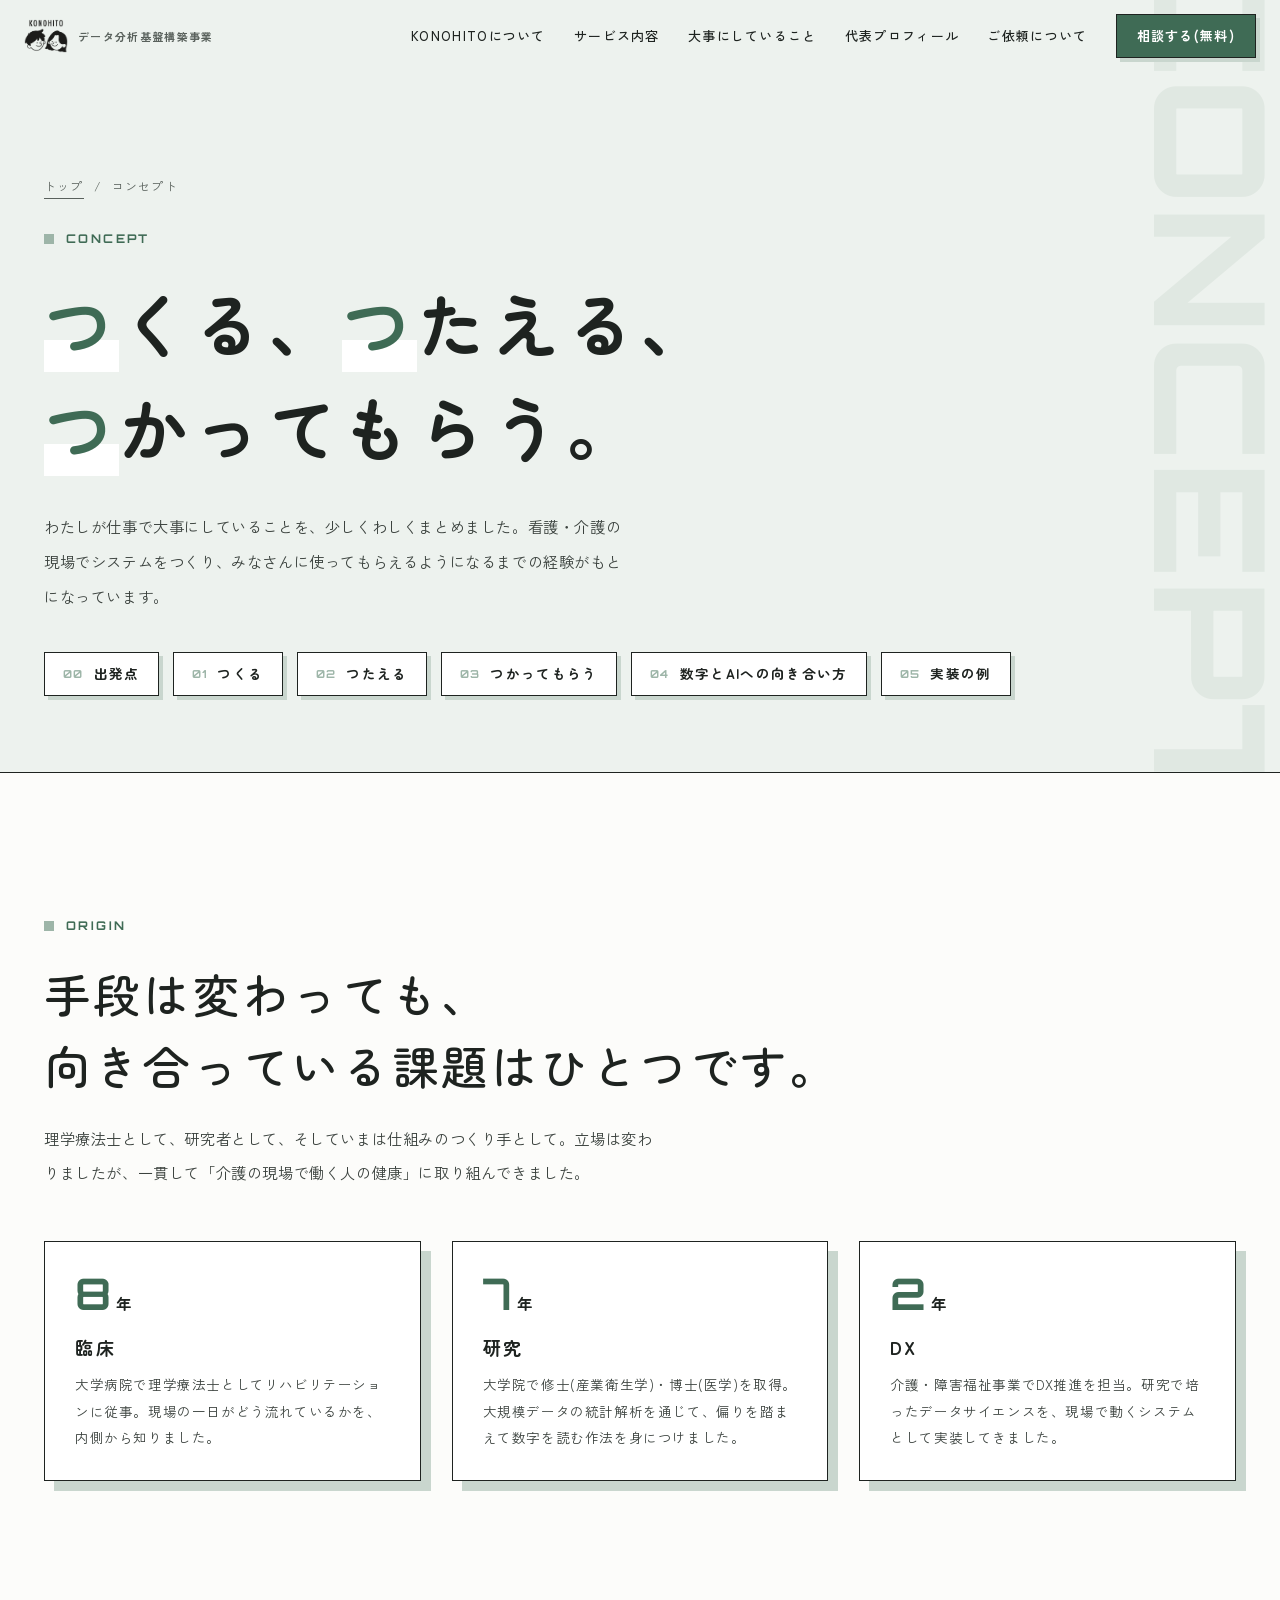
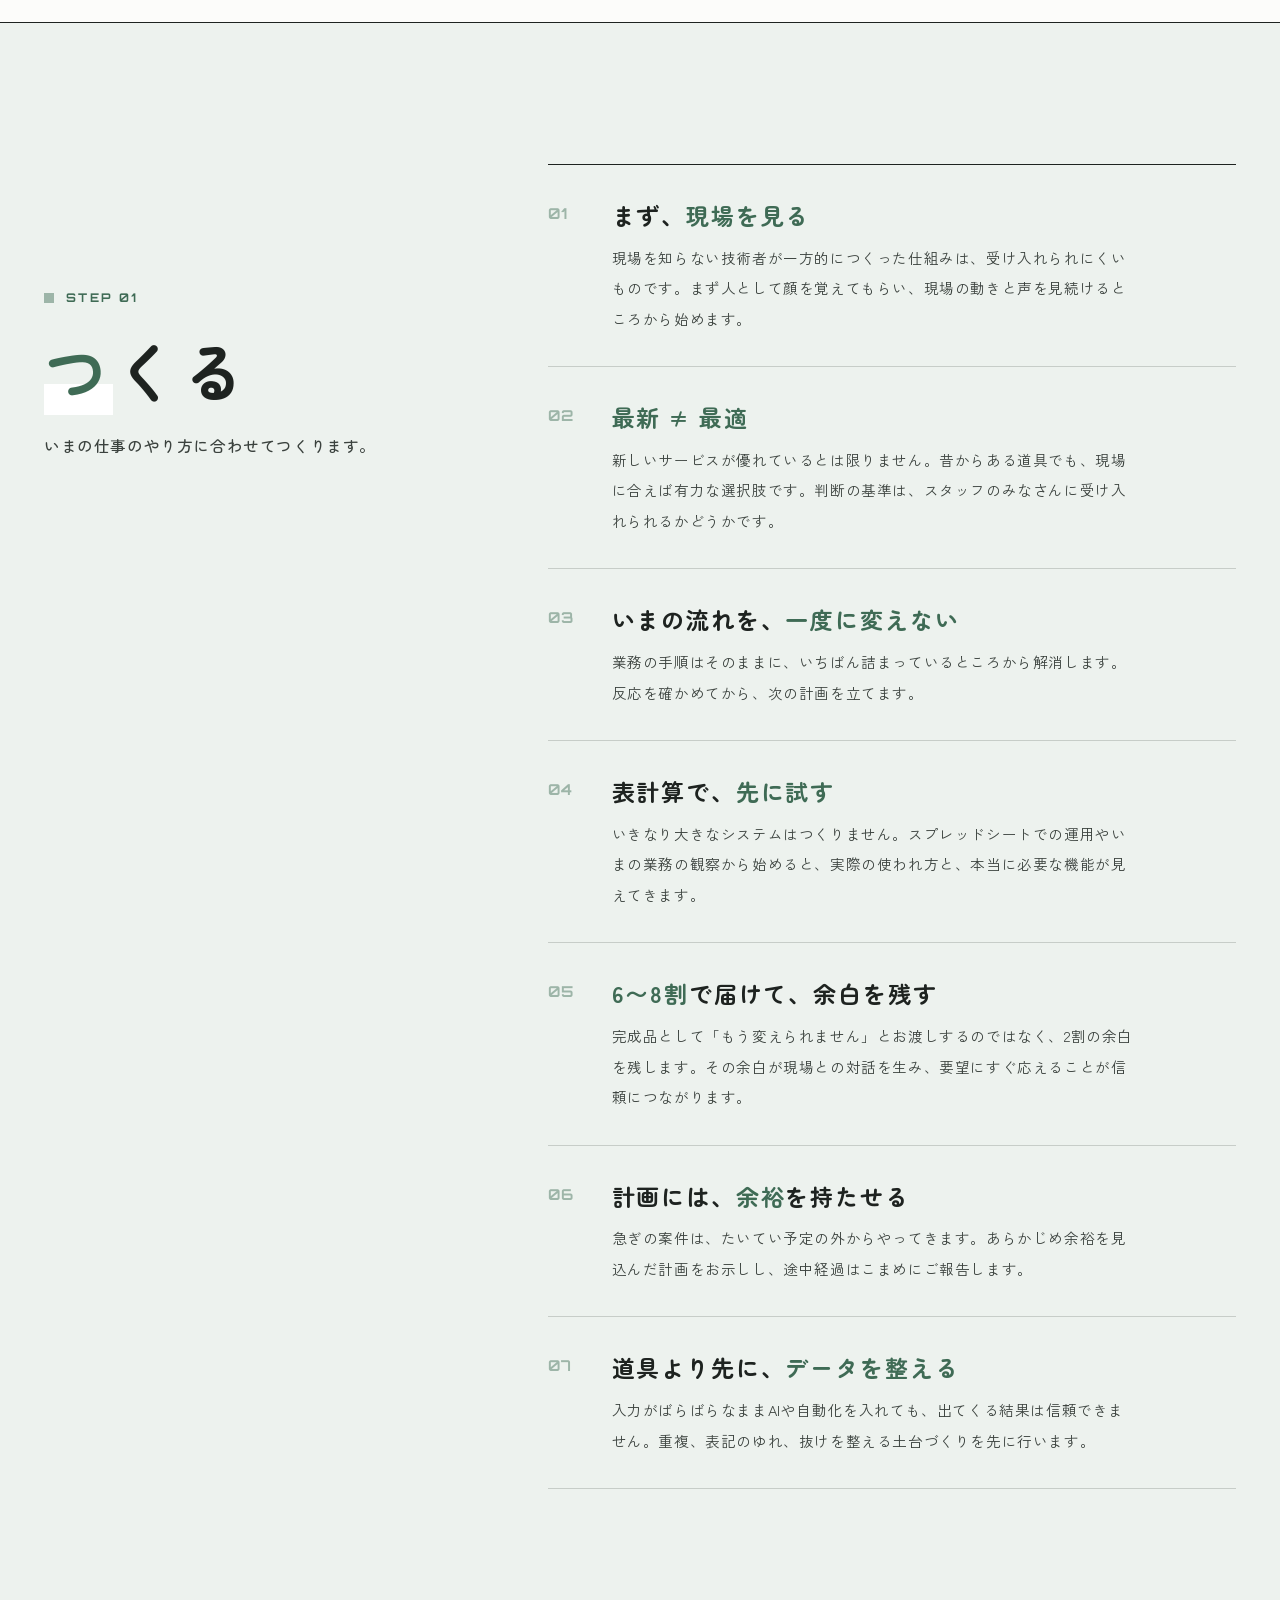
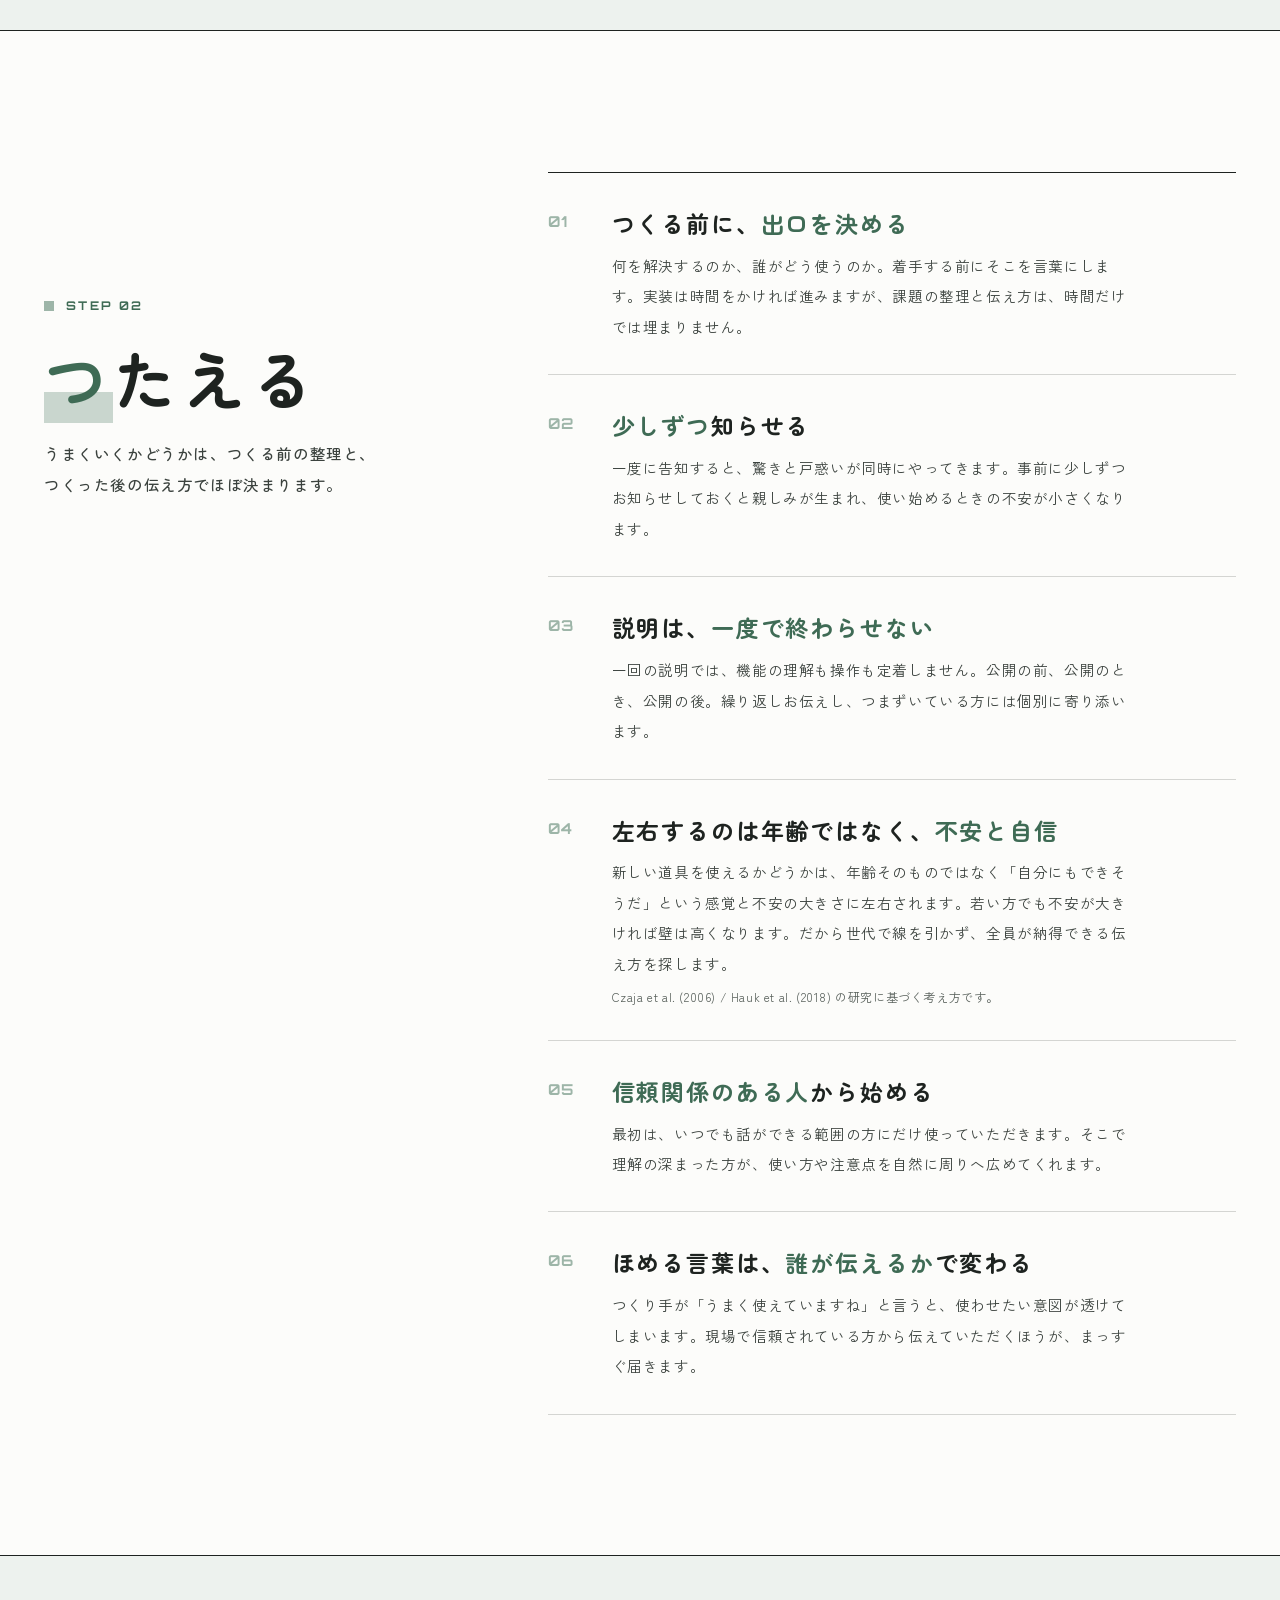
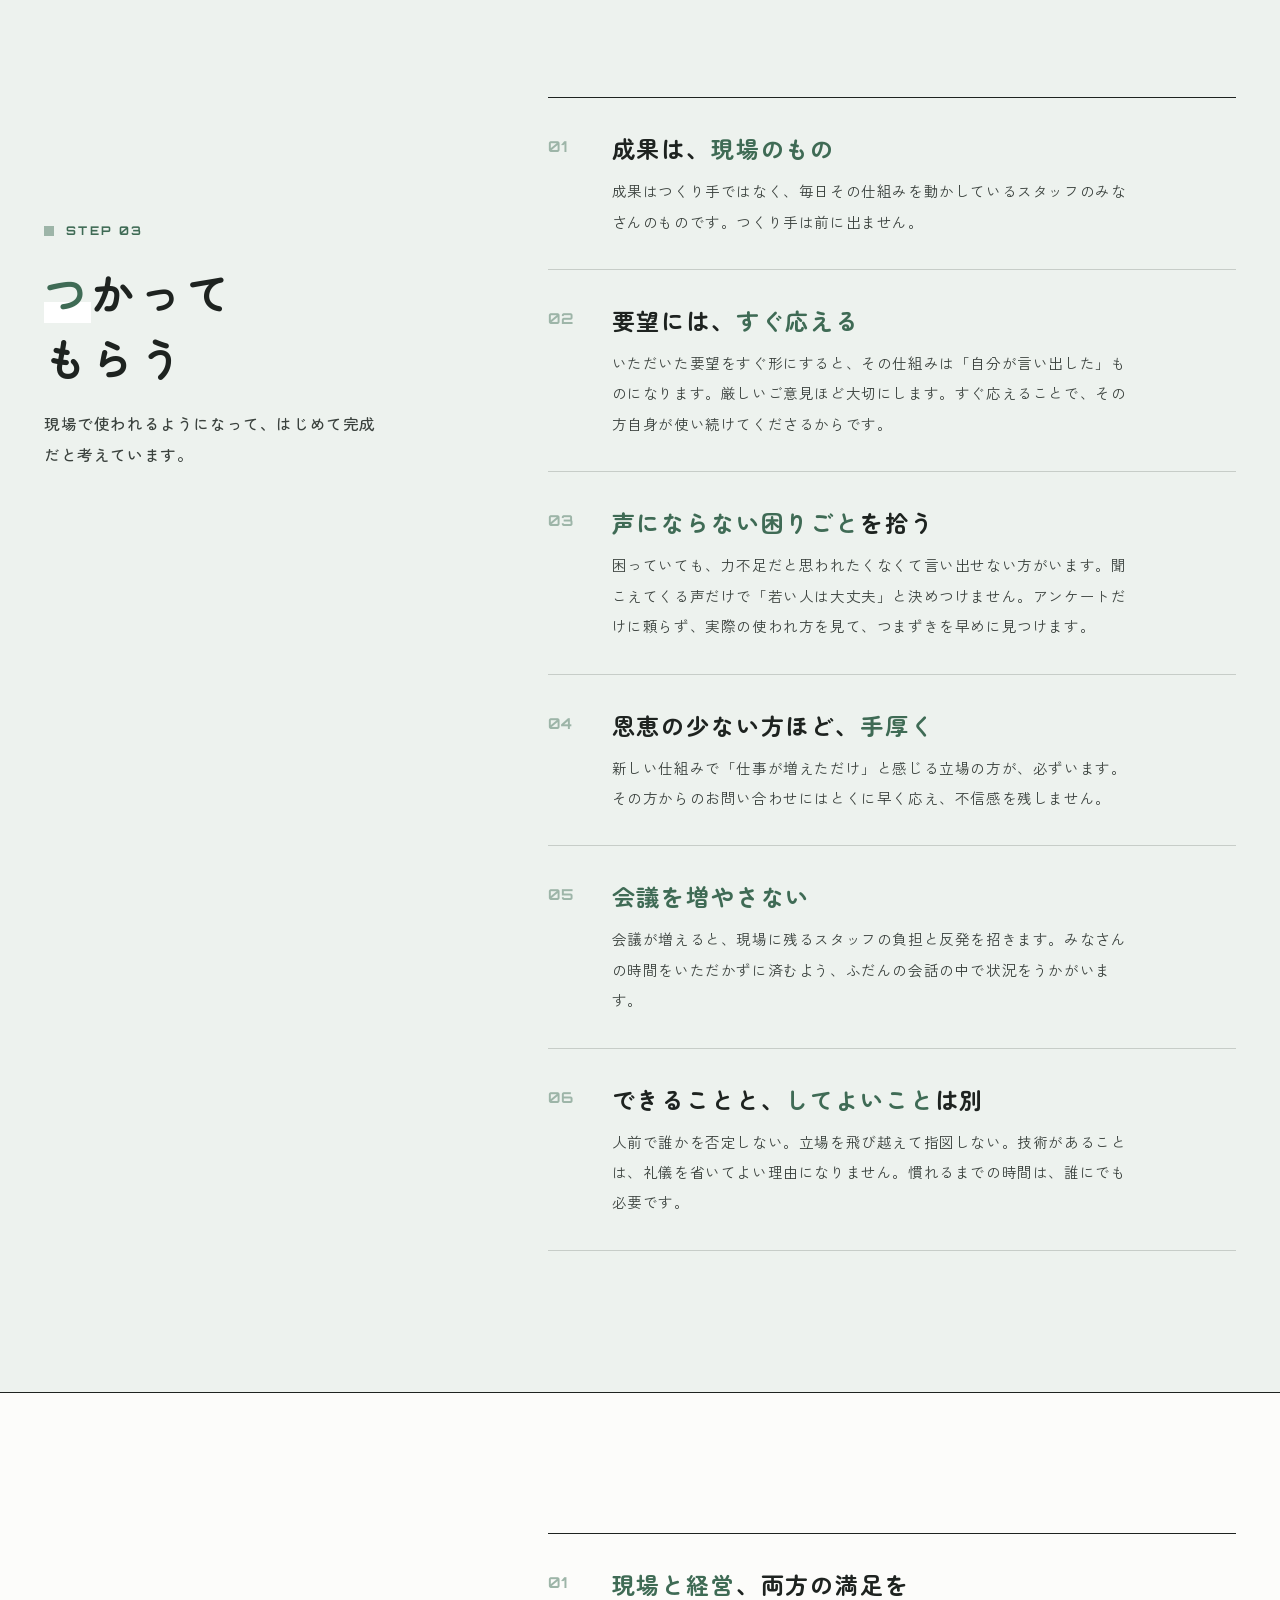
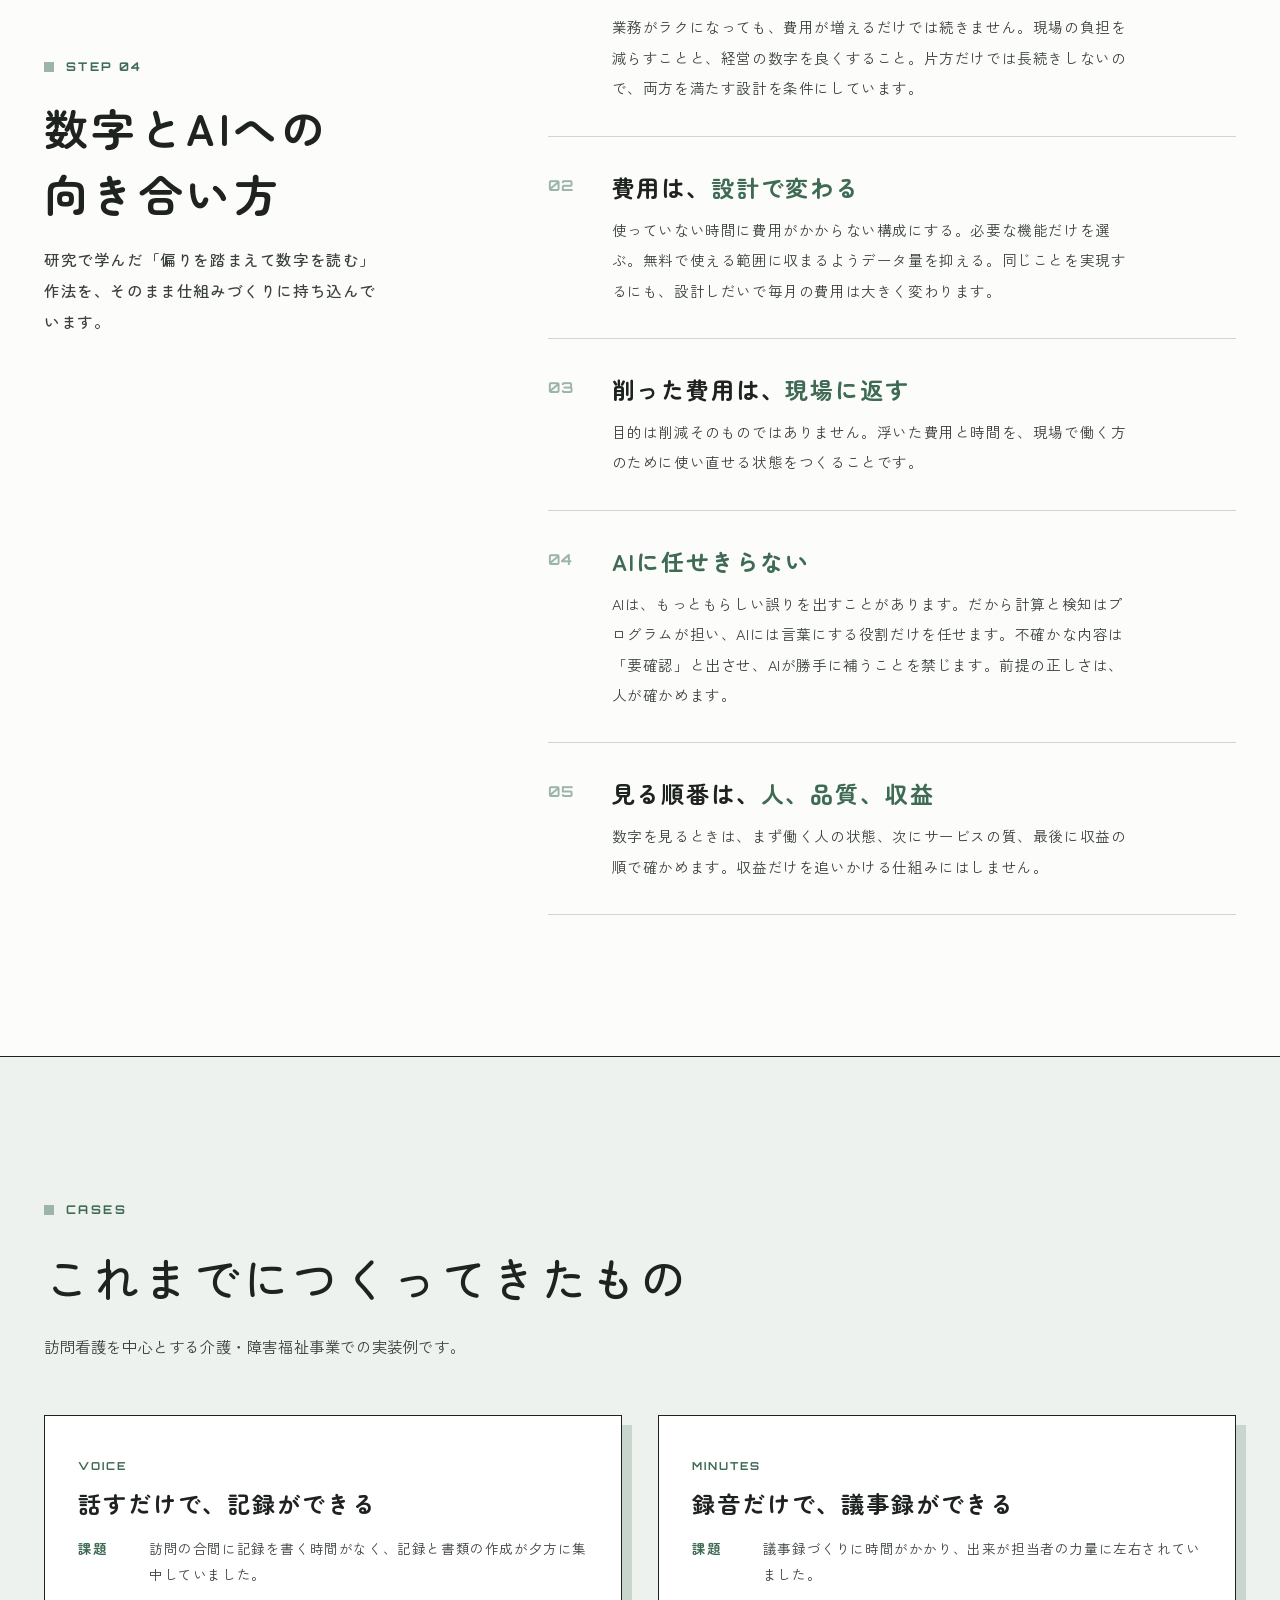
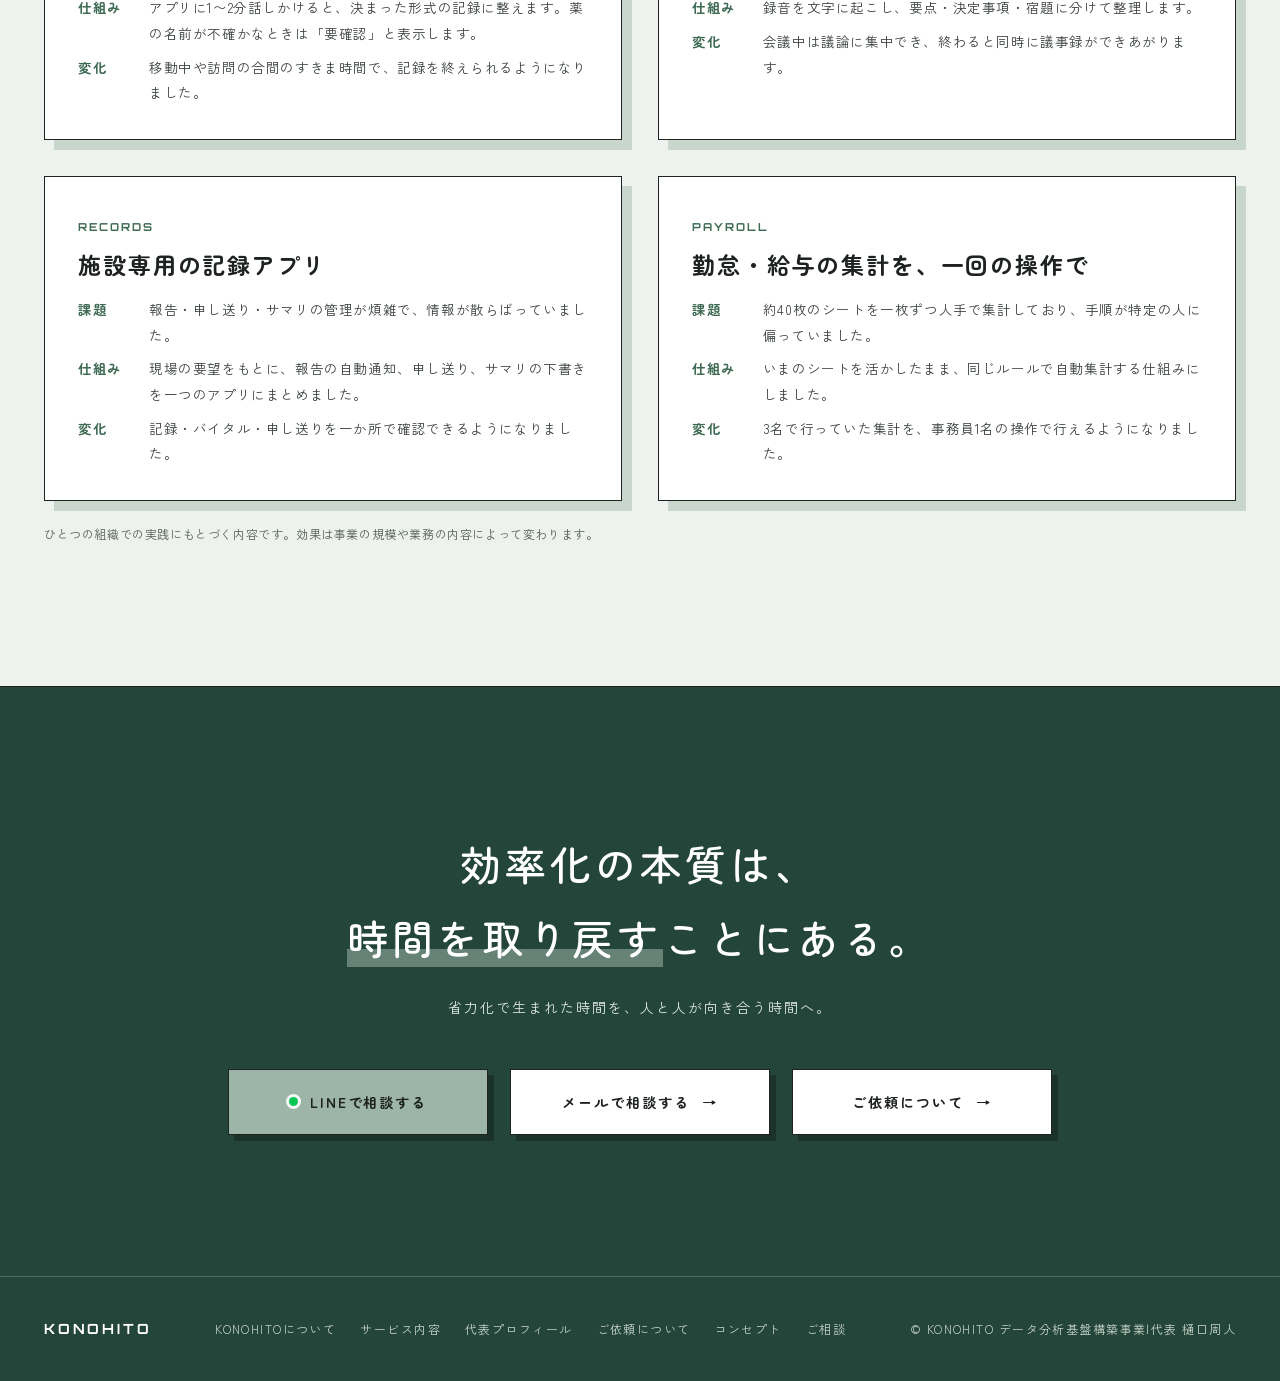
==== concept.html @ 669a87c1 "Add concept page and ordering section, restore city line art Rebuild the values section around つくる・つ" ====
<!DOCTYPE html>
<html lang="ja">
<head>
<meta charset="UTF-8">
<meta name="viewport" content="width=device-width, initial-scale=1.0, viewport-fit=cover">
<title>コンセプト|KONOHITO データ分析基盤構築事業</title>
<meta name="claude:viewport-fit-sides" content="cover">
<meta name="description" content="つくる、つたえる、つかってもらう。KONOHITO代表 樋口周人が、仕組みづくりで大事にしていることをまとめました。">
<meta name="theme-color" content="#FCFCFA">
<meta property="og:type" content="website">
<meta property="og:title" content="コンセプト|KONOHITO">
<meta property="og:description" content="地域で産まれた仕組みが、人と時間をやさしくつなぐ。データの見える化・業務の自動化で、みんなの仕事をすこしラクに。相談は何度でも無料です。">
<meta property="og:url" content="https://konohito.github.io/konohito-hp/concept.html">
<meta property="og:image" content="https://konohito.github.io/konohito-hp/ogp.jpg">
<meta name="twitter:card" content="summary_large_image">
<link rel="preconnect" href="https://fonts.googleapis.com">
<link rel="preconnect" href="https://fonts.gstatic.com" crossorigin>
<link href="https://fonts.googleapis.com/css2?family=Orbitron:wght@500;700;800&family=Zen+Kaku+Gothic+New:wght@400;500;700&family=Zen+Maru+Gothic:wght@400;500;700&display=swap" rel="stylesheet">
<script>document.documentElement.classList.add('js')</script>
<link rel="stylesheet" href="assets/site.css">
</head>
<body>

<div class="prog" id="prog" aria-hidden="true"></div>
<div class="cur" id="cur" aria-hidden="true"><svg viewBox="0 0 34 36"><path d="M17.4 9.2c.2-2.6 1.2-4.6 3.2-6" fill="none" stroke="#5A4028" stroke-width="2" stroke-linecap="round"/><path d="M20.4 4.6c2.6-2.6 6.2-2.8 8.6-1-1.6 3-5.2 4.2-8.6 1z" fill="#8DBF8A" stroke="#1E2320" stroke-width="1.4" stroke-linejoin="round"/><path d="M17 8.6c3.2-1.4 7.6-.6 10.8 2.4 3.6 3.4 4.8 8.6 3.2 13.2-1.8 5.4-7 9.2-13.6 9.4C10.8 33.800 5.200 30.400 3.200 25 1.400 20.200 2.600 14.800 6.400 11.400 9.600 8.400 13.800 7.400 17 8.600z" fill="#D8A548" stroke="#1E2320" stroke-width="1.6" stroke-linejoin="round"/><path d="M7.400 16.200c1.200-2.400 3.200-4 5.600-4.800" fill="none" stroke="#F3D58C" stroke-width="2.200" stroke-linecap="round"/><g fill="#A9772A"><circle cx="12" cy="20" r=".9"/><circle cx="18" cy="16" r=".9"/><circle cx="23" cy="21" r=".9"/><circle cx="15" cy="26" r=".9"/><circle cx="21" cy="27.500" r=".9"/><circle cx="26" cy="16.500" r=".9"/><circle cx="9" cy="25" r=".9"/></g></svg></div>

<header class="hd" id="hd">
  <div class="hd-in">
    <a class="brand" href="index.html" aria-label="KONOHITO トップへ">
      <img src="assets/logo.png" alt="KONOHITO" width="885" height="667"><b>データ分析基盤構築事業</b>
    </a>
    <nav class="nav" aria-label="メインメニュー">
      <a href="index.html#about">KONOHITOについて</a>
      <a href="index.html#services">サービス内容</a>
      <a href="index.html#method">大事にしていること</a>
      <a href="index.html#profile">代表プロフィール</a>
      <a href="index.html#order">ご依頼について</a>
      <a href="index.html#contact" class="nav-cta">相談する(無料)</a>
    </nav>
    <button class="burger" id="burger" aria-label="メニューを開く" aria-expanded="false" aria-controls="menu"><span></span><span></span></button>
  </div>
</header>

<div class="menu" id="menu">
  <ul>
    <li><a href="index.html#about">KONOHITOについて<small>ABOUT</small></a></li>
    <li><a href="index.html#reasons">選ばれる理由<small>APPEAL POINT</small></a></li>
    <li><a href="index.html#services">サービス内容<small>SERVICE</small></a></li>
    <li><a href="index.html#story">デジタルの地産地消<small>VISION</small></a></li>
    <li><a href="index.html#method">大事にしていること<small>OUR WAY</small></a></li>
    <li><a href="index.html#profile">代表プロフィール<small>PROFILE</small></a></li>
    <li><a href="index.html#order">ご依頼について<small>ORDER</small></a></li>
    <li><a href="concept.html" aria-current="page">コンセプト<small>CONCEPT</small></a></li>
  </ul>
  <a href="index.html#contact" class="btn main">相談する(何度でも無料)<span class="arr">→</span></a>
</div>

<main id="top">

<section class="phero">
  <span class="ghost" aria-hidden="true">CONCEPT</span>
  <div class="wrap">
    <p class="crumb"><a href="index.html">トップ</a><span>/</span><span>コンセプト</span></p>
    <p class="kicker">Concept</p>
    <h1><i>つ</i>くる、<i>つ</i>たえる、<br><i>つ</i>かってもらう。</h1>
    <p class="lead">わたしが仕事で大事にしていることを、少しくわしくまとめました。看護・介護の現場でシステムをつくり、みなさんに使ってもらえるようになるまでの経験がもとになっています。</p>
    <ul class="toc">
      <li><a href="#origin"><b>00</b>出発点</a></li>
      <li><a href="#make"><b>01</b>つくる</a></li>
      <li><a href="#tell"><b>02</b>つたえる</a></li>
      <li><a href="#use"><b>03</b>つかってもらう</a></li>
      <li><a href="#numbers"><b>04</b>数字とAIへの向き合い方</a></li>
      <li><a href="#cases"><b>05</b>実装の例</a></li>
    </ul>
  </div>
</section>

<!-- 出発点 -->
<section class="sec" id="origin">
  <div class="wrap">
    <p class="kicker rv">Origin</p>
    <h2 class="h2 rv">手段は変わっても、<br>向き合っている課題はひとつです。</h2>
    <p class="lead rv" style="max-width:40em;margin-top:20px">理学療法士として、研究者として、そしていまは仕組みのつくり手として。立場は変わりましたが、一貫して「介護の現場で働く人の健康」に取り組んできました。</p>
    <ol class="path3">
      <li class="card rv">
        <span class="n">8<small>年</small></span>
        <h3>臨床</h3>
        <p>大学病院で理学療法士としてリハビリテーションに従事。現場の一日がどう流れているかを、内側から知りました。</p>
      </li>
      <li class="card rv d1">
        <span class="n">7<small>年</small></span>
        <h3>研究</h3>
        <p>大学院で修士(産業衛生学)・博士(医学)を取得。大規模データの統計解析を通じて、偏りを踏まえて数字を読む作法を身につけました。</p>
      </li>
      <li class="card rv d2">
        <span class="n">2<small>年</small></span>
        <h3>DX</h3>
        <p>介護・障害福祉事業でDX推進を担当。研究で培ったデータサイエンスを、現場で動くシステムとして実装してきました。</p>
      </li>
    </ol>
  </div>
</section>

<!-- つくる -->
<section class="sec tint" id="make" style="border-block:1.5px solid var(--ink)">
  <div class="wrap chap">
    <div class="chap-side">
      <p class="no rv">STEP 01</p>
      <h2 class="rv"><i>つ</i>くる</h2>
      <p class="rv">いまの仕事のやり方に合わせてつくります。</p>
    </div>
    <ol class="prin">
      <li class="rv">
        <h3>まず、<em>現場を見る</em></h3>
        <p>現場を知らない技術者が一方的につくった仕組みは、受け入れられにくいものです。まず人として顔を覚えてもらい、現場の動きと声を見続けるところから始めます。</p>
      </li>
      <li class="rv">
        <h3><em>最新 ≠ 最適</em></h3>
        <p>新しいサービスが優れているとは限りません。昔からある道具でも、現場に合えば有力な選択肢です。判断の基準は、スタッフのみなさんに受け入れられるかどうかです。</p>
      </li>
      <li class="rv">
        <h3>いまの流れを、<em>一度に変えない</em></h3>
        <p>業務の手順はそのままに、いちばん詰まっているところから解消します。反応を確かめてから、次の計画を立てます。</p>
      </li>
      <li class="rv">
        <h3>表計算で、<em>先に試す</em></h3>
        <p>いきなり大きなシステムはつくりません。スプレッドシートでの運用やいまの業務の観察から始めると、実際の使われ方と、本当に必要な機能が見えてきます。</p>
      </li>
      <li class="rv">
        <h3><em>6〜8割</em>で届けて、余白を残す</h3>
        <p>完成品として「もう変えられません」とお渡しするのではなく、2割の余白を残します。その余白が現場との対話を生み、要望にすぐ応えることが信頼につながります。</p>
      </li>
      <li class="rv">
        <h3>計画には、<em>余裕</em>を持たせる</h3>
        <p>急ぎの案件は、たいてい予定の外からやってきます。あらかじめ余裕を見込んだ計画をお示しし、途中経過はこまめにご報告します。</p>
      </li>
      <li class="rv">
        <h3>道具より先に、<em>データを整える</em></h3>
        <p>入力がばらばらなままAIや自動化を入れても、出てくる結果は信頼できません。重複、表記のゆれ、抜けを整える土台づくりを先に行います。</p>
      </li>
    </ol>
  </div>
</section>

<!-- つたえる -->
<section class="sec" id="tell">
  <div class="wrap chap">
    <div class="chap-side">
      <p class="no rv">STEP 02</p>
      <h2 class="rv"><i>つ</i>たえる</h2>
      <p class="rv">うまくいくかどうかは、つくる前の整理と、つくった後の伝え方でほぼ決まります。</p>
    </div>
    <ol class="prin">
      <li class="rv">
        <h3>つくる前に、<em>出口を決める</em></h3>
        <p>何を解決するのか、誰がどう使うのか。着手する前にそこを言葉にします。実装は時間をかければ進みますが、課題の整理と伝え方は、時間だけでは埋まりません。</p>
      </li>
      <li class="rv">
        <h3><em>少しずつ</em>知らせる</h3>
        <p>一度に告知すると、驚きと戸惑いが同時にやってきます。事前に少しずつお知らせしておくと親しみが生まれ、使い始めるときの不安が小さくなります。</p>
      </li>
      <li class="rv">
        <h3>説明は、<em>一度で終わらせない</em></h3>
        <p>一回の説明では、機能の理解も操作も定着しません。公開の前、公開のとき、公開の後。繰り返しお伝えし、つまずいている方には個別に寄り添います。</p>
      </li>
      <li class="rv">
        <h3>左右するのは年齢ではなく、<em>不安と自信</em></h3>
        <p>新しい道具を使えるかどうかは、年齢そのものではなく「自分にもできそうだ」という感覚と不安の大きさに左右されます。若い方でも不安が大きければ壁は高くなります。だから世代で線を引かず、全員が納得できる伝え方を探します。</p>
        <span class="src">Czaja et al. (2006) / Hauk et al. (2018) の研究に基づく考え方です。</span>
      </li>
      <li class="rv">
        <h3><em>信頼関係のある人</em>から始める</h3>
        <p>最初は、いつでも話ができる範囲の方にだけ使っていただきます。そこで理解の深まった方が、使い方や注意点を自然に周りへ広めてくれます。</p>
      </li>
      <li class="rv">
        <h3>ほめる言葉は、<em>誰が伝えるか</em>で変わる</h3>
        <p>つくり手が「うまく使えていますね」と言うと、使わせたい意図が透けてしまいます。現場で信頼されている方から伝えていただくほうが、まっすぐ届きます。</p>
      </li>
    </ol>
  </div>
</section>

<!-- つかってもらう -->
<section class="sec tint" id="use" style="border-block:1.5px solid var(--ink)">
  <div class="wrap chap">
    <div class="chap-side">
      <p class="no rv">STEP 03</p>
      <h2 class="rv sm"><i>つ</i>かって<br>もらう</h2>
      <p class="rv">現場で使われるようになって、はじめて完成だと考えています。</p>
    </div>
    <ol class="prin">
      <li class="rv">
        <h3>成果は、<em>現場のもの</em></h3>
        <p>成果はつくり手ではなく、毎日その仕組みを動かしているスタッフのみなさんのものです。つくり手は前に出ません。</p>
      </li>
      <li class="rv">
        <h3>要望には、<em>すぐ応える</em></h3>
        <p>いただいた要望をすぐ形にすると、その仕組みは「自分が言い出した」ものになります。厳しいご意見ほど大切にします。すぐ応えることで、その方自身が使い続けてくださるからです。</p>
      </li>
      <li class="rv">
        <h3><em>声にならない困りごと</em>を拾う</h3>
        <p>困っていても、力不足だと思われたくなくて言い出せない方がいます。聞こえてくる声だけで「若い人は大丈夫」と決めつけません。アンケートだけに頼らず、実際の使われ方を見て、つまずきを早めに見つけます。</p>
      </li>
      <li class="rv">
        <h3>恩恵の少ない方ほど、<em>手厚く</em></h3>
        <p>新しい仕組みで「仕事が増えただけ」と感じる立場の方が、必ずいます。その方からのお問い合わせにはとくに早く応え、不信感を残しません。</p>
      </li>
      <li class="rv">
        <h3><em>会議を増やさない</em></h3>
        <p>会議が増えると、現場に残るスタッフの負担と反発を招きます。みなさんの時間をいただかずに済むよう、ふだんの会話の中で状況をうかがいます。</p>
      </li>
      <li class="rv">
        <h3>できることと、<em>してよいこと</em>は別</h3>
        <p>人前で誰かを否定しない。立場を飛び越えて指図しない。技術があることは、礼儀を省いてよい理由になりません。慣れるまでの時間は、誰にでも必要です。</p>
      </li>
    </ol>
  </div>
</section>

<!-- 数字とAI -->
<section class="sec" id="numbers">
  <div class="wrap chap">
    <div class="chap-side">
      <p class="no rv">STEP 04</p>
      <h2 class="rv sm">数字とAIへの<br>向き合い方</h2>
      <p class="rv">研究で学んだ「偏りを踏まえて数字を読む」作法を、そのまま仕組みづくりに持ち込んでいます。</p>
    </div>
    <ol class="prin">
      <li class="rv">
        <h3><em>現場と経営</em>、両方の満足を</h3>
        <p>業務がラクになっても、費用が増えるだけでは続きません。現場の負担を減らすことと、経営の数字を良くすること。片方だけでは長続きしないので、両方を満たす設計を条件にしています。</p>
      </li>
      <li class="rv">
        <h3>費用は、<em>設計で変わる</em></h3>
        <p>使っていない時間に費用がかからない構成にする。必要な機能だけを選ぶ。無料で使える範囲に収まるようデータ量を抑える。同じことを実現するにも、設計しだいで毎月の費用は大きく変わります。</p>
      </li>
      <li class="rv">
        <h3>削った費用は、<em>現場に返す</em></h3>
        <p>目的は削減そのものではありません。浮いた費用と時間を、現場で働く方のために使い直せる状態をつくることです。</p>
      </li>
      <li class="rv">
        <h3><em>AIに任せきらない</em></h3>
        <p>AIは、もっともらしい誤りを出すことがあります。だから計算と検知はプログラムが担い、AIには言葉にする役割だけを任せます。不確かな内容は「要確認」と出させ、AIが勝手に補うことを禁じます。前提の正しさは、人が確かめます。</p>
      </li>
      <li class="rv">
        <h3>見る順番は、<em>人、品質、収益</em></h3>
        <p>数字を見るときは、まず働く人の状態、次にサービスの質、最後に収益の順で確かめます。収益だけを追いかける仕組みにはしません。</p>
      </li>
    </ol>
  </div>
</section>

<!-- 実装の例 -->
<section class="sec tint" id="cases" style="border-top:1.5px solid var(--ink)">
  <div class="wrap">
    <p class="kicker rv">Cases</p>
    <h2 class="h2 rv">これまでにつくってきたもの</h2>
    <p class="lead rv" style="max-width:40em;margin-top:16px">訪問看護を中心とする介護・障害福祉事業での実装例です。</p>
    <ul class="cases">
      <li class="card rv">
        <span class="tag">VOICE</span>
        <h3>話すだけで、記録ができる</h3>
        <dl>
          <dt>課題</dt><dd>訪問の合間に記録を書く時間がなく、記録と書類の作成が夕方に集中していました。</dd>
          <dt>仕組み</dt><dd>アプリに1〜2分話しかけると、決まった形式の記録に整えます。薬の名前が不確かなときは「要確認」と表示します。</dd>
          <dt>変化</dt><dd>移動中や訪問の合間のすきま時間で、記録を終えられるようになりました。</dd>
        </dl>
      </li>
      <li class="card rv d1">
        <span class="tag">MINUTES</span>
        <h3>録音だけで、議事録ができる</h3>
        <dl>
          <dt>課題</dt><dd>議事録づくりに時間がかかり、出来が担当者の力量に左右されていました。</dd>
          <dt>仕組み</dt><dd>録音を文字に起こし、要点・決定事項・宿題に分けて整理します。</dd>
          <dt>変化</dt><dd>会議中は議論に集中でき、終わると同時に議事録ができあがります。</dd>
        </dl>
      </li>
      <li class="card rv">
        <span class="tag">RECORDS</span>
        <h3>施設専用の記録アプリ</h3>
        <dl>
          <dt>課題</dt><dd>報告・申し送り・サマリの管理が煩雑で、情報が散らばっていました。</dd>
          <dt>仕組み</dt><dd>現場の要望をもとに、報告の自動通知、申し送り、サマリの下書きを一つのアプリにまとめました。</dd>
          <dt>変化</dt><dd>記録・バイタル・申し送りを一か所で確認できるようになりました。</dd>
        </dl>
      </li>
      <li class="card rv d1">
        <span class="tag">PAYROLL</span>
        <h3>勤怠・給与の集計を、一回の操作で</h3>
        <dl>
          <dt>課題</dt><dd>約40枚のシートを一枚ずつ人手で集計しており、手順が特定の人に偏っていました。</dd>
          <dt>仕組み</dt><dd>いまのシートを活かしたまま、同じルールで自動集計する仕組みにしました。</dd>
          <dt>変化</dt><dd>3名で行っていた集計を、事務員1名の操作で行えるようになりました。</dd>
        </dl>
      </li>
    </ul>
    <p class="cases-note rv">ひとつの組織での実践にもとづく内容です。効果は事業の規模や業務の内容によって変わります。</p>
  </div>
</section>

<section class="sec pend">
  <div class="wrap">
    <div class="motto rv">
      <p>効率化の本質は、<br><em>時間を取り戻す</em>ことにある。</p>
      <small>省力化で生まれた時間を、人と人が向き合う時間へ。</small>
    </div>
    <div class="contact-btns rv">
      <a href="https://lin.ee/f3W8ecU" target="_blank" rel="noopener" class="btn main"><span class="dot"></span>LINEで相談する</a>
      <a href="mailto:shuto.higuchi@konohito-data.com?subject=KONOHITO%E3%81%B8%E3%81%AE%E3%81%94%E7%9B%B8%E8%AB%87&body=%E3%81%8A%E5%95%8F%E3%81%84%E5%90%88%E3%82%8F%E3%81%9B%E5%86%85%E5%AE%B9%E3%82%92%E3%81%94%E8%A8%98%E5%85%A5%E3%81%AE%E3%81%86%E3%81%88%E3%80%81%E9%80%81%E4%BF%A1%E3%81%97%E3%81%A6%E3%81%8F%E3%81%A0%E3%81%95%E3%81%84%E3%80%82" class="btn">メールで相談する<span class="arr">→</span></a>
      <a href="index.html#order" class="btn">ご依頼について<span class="arr">→</span></a>
    </div>
  </div>
</section>

</main>

<footer>
  <div class="wrap ft">
    <b>KONOHITO</b>
    <nav aria-label="フッターメニュー">
      <a href="index.html#about">KONOHITOについて</a>
      <a href="index.html#services">サービス内容</a>
      <a href="index.html#profile">代表プロフィール</a>
      <a href="index.html#order">ご依頼について</a>
      <a href="concept.html">コンセプト</a>
      <a href="index.html#contact">ご相談</a>
    </nav>
    <span>© KONOHITO データ分析基盤構築事業|代表 樋口周人</span>
  </div>
</footer>

<script src="assets/site.js"></script>
</body>
</html>
---- assets/site.css ----
/* レイアウトの考え方:パンフレットの白い紙面をそのまま広げる。切り抜いた人物を紙の上に直接立たせ、枠+セージ色のずらし影のカードで情報を置く。 */
:root{
  --paper:#FCFCFA;       /* 紙 */
  --tint:#EDF2EE;        /* セージの薄い面 */
  --sage:#9DB5A8;        /* パンフレットの緑 */
  --sage-l:#C9D6CE;      /* ずらし影 */
  --green:#3F6B55;       /* 見出しの緑 */
  --deep:#24453A;        /* 深い緑の面 */
  --ink:#1E2320;         /* 線画の黒 */
  --mute:#59615C;        /* 補助の文字 */
  --red:#D2422A;         /* 朱のアクセント */
  --sea:#B9E3E5;         /* 海 */
  --ghost:#E6EAE6;       /* 背景の大きな文字 */
  --line-brand:#06C755;
  --hair:rgba(30,35,32,.18);
  --maru:"Zen Maru Gothic","Hiragino Maru Gothic ProN","Yu Gothic",sans-serif;
  --sans:"Zen Kaku Gothic New","Hiragino Kaku Gothic ProN","Yu Gothic",sans-serif;
  --dots:"Orbitron","Zen Kaku Gothic New",sans-serif;
  --ease:cubic-bezier(.19,1,.22,1);
  --gut-l:max(24px, env(safe-area-inset-left, 0px));
  --gut-r:max(24px, env(safe-area-inset-right, 0px));
  --hd:72px;
  color-scheme:light;
}
*,*::before,*::after{box-sizing:border-box}
*{margin:0;padding:0}
html{scroll-behavior:smooth;-webkit-text-size-adjust:100%;scroll-padding-top:calc(var(--hd) + 8px)}
body{
  font-family:var(--sans);background:var(--paper);color:var(--ink);
  font-size:15px;line-height:2;letter-spacing:.04em;
  overflow-x:clip;-webkit-font-smoothing:antialiased;
}
img{max-width:100%;height:auto;display:block}
a{color:inherit;text-decoration:none}
button{font:inherit;color:inherit;background:none;border:0;cursor:pointer}
:focus-visible{outline:2px solid var(--green);outline-offset:4px}
::selection{background:var(--sage);color:var(--ink)}

.wrap{max-width:1240px;margin-inline:auto;padding-left:var(--gut-l);padding-right:var(--gut-r);position:relative}
.sec{padding-block:clamp(84px,11vw,160px);position:relative;overflow:hidden}
.tint{background:var(--tint)}

/* ---------- 文字の部品 ---------- */
.data{display:inline-flex;flex-direction:column;line-height:1;color:var(--sage)}
.data b{font-family:var(--dots);font-weight:800;font-size:clamp(34px,4.6vw,62px);letter-spacing:.02em}
.data span{font-family:var(--sans);font-weight:700;font-size:clamp(11px,1.25vw,16px);letter-spacing:.14em;margin-top:.5em}
.kicker{font-family:var(--dots);font-weight:700;font-size:12px;letter-spacing:.2em;color:var(--green);display:flex;align-items:center;gap:12px;margin-bottom:20px;text-transform:uppercase}
.kicker::before{content:"";width:10px;height:10px;background:var(--sage);flex:none}
h1,h2,h3{font-family:var(--maru);font-weight:500;text-wrap:balance;word-break:auto-phrase;line-break:strict}
.h2{font-size:clamp(26px,3.6vw,48px);line-height:1.55;letter-spacing:.08em}
.lead{font-size:clamp(15px,1.2vw,16.5px);line-height:2.25;color:#3B423E}
.box{display:inline-block;border:1.5px solid var(--green);color:var(--green);padding:.05em .45em;line-height:1.5;background:var(--paper)}

/* ---------- 飾り:散らばる四角と背景の大きな文字 ---------- */
.sq{position:absolute;pointer-events:none}
.sq i{position:absolute;display:block;background:var(--sage);opacity:.75}
.sq i.o{background:none;border:1.5px solid var(--sage)}
.sq i.s{background:var(--sage-l)}
.ghost{
  position:absolute;font-family:var(--dots);font-weight:800;color:var(--ghost);line-height:1;white-space:nowrap;pointer-events:none;user-select:none;
  font-size:clamp(72px,12vw,170px);writing-mode:vertical-rl;z-index:0;
}
.tint .ghost{color:#E0E8E2}

/* ---------- カード(枠+ずらし影) ---------- */
.card{background:#fff;border:1.5px solid var(--ink);box-shadow:10px 10px 0 var(--sage-l);position:relative}

/* ---------- 出現アニメーション ---------- */
.mask{display:block;overflow:hidden;padding-bottom:.08em}
.mask>span{display:block}
.js .mask>span{transform:translateY(112%);transition:transform 1.2s var(--ease)}
.js .in .mask>span,.js .mask.in>span{transform:none}
.js .rv{opacity:0;transform:translateY(30px);transition:opacity 1.1s var(--ease),transform 1.1s var(--ease)}
.js .rv.in{opacity:1;transform:none}
.js .pop{opacity:0;transform:translateY(40px) scale(.97);transition:opacity 1.2s var(--ease),transform 1.4s var(--ease)}
.js .pop.in{opacity:1;transform:none}
.d1{transition-delay:.1s!important}.d2{transition-delay:.2s!important}.d3{transition-delay:.3s!important}.d4{transition-delay:.4s!important}

/* ---------- ボタン ---------- */
.btn{
  display:inline-flex;align-items:center;justify-content:center;gap:12px;
  min-height:58px;padding:0 30px;border:1.5px solid var(--ink);background:#fff;color:var(--ink);
  font-family:var(--maru);font-size:14px;font-weight:700;letter-spacing:.14em;white-space:nowrap;
  box-shadow:6px 6px 0 var(--sage-l);transition:transform .35s var(--ease),box-shadow .35s var(--ease),background .3s;
}
.btn:hover{transform:translate(4px,4px);box-shadow:2px 2px 0 var(--sage-l)}
.btn.main{background:var(--green);color:#fff;border-color:var(--ink);box-shadow:6px 6px 0 var(--sage)}
.btn.main:hover{box-shadow:2px 2px 0 var(--sage)}
.btn .dot{width:9px;height:9px;border-radius:50%;background:var(--line-brand);box-shadow:0 0 0 3px rgba(255,255,255,.9);flex:none}
.btn .arr{transition:transform .4s var(--ease)}
.btn:hover .arr{transform:translateX(5px)}
.tlink{font-weight:700;font-size:13px;letter-spacing:.12em;display:inline-flex;gap:10px;align-items:center;padding-block:10px 8px;border-bottom:1.5px solid var(--ink);transition:color .3s,border-color .3s}
.tlink:hover{color:var(--green);border-color:var(--sage)}

/* ---------- ローダー ---------- */
.loader{
  position:fixed;inset:0;z-index:200;background:var(--paper);
  display:none;flex-direction:column;align-items:center;justify-content:center;gap:22px;
  transition:transform 1.1s var(--ease) .1s;
}
.js .loader{display:flex}
.loader img{width:120px}
.loader-bar{width:160px;height:6px;border:1.5px solid var(--ink);position:relative;overflow:hidden}
.loader-bar i{position:absolute;inset:0;background:var(--sage);transform:scaleX(0);transform-origin:left}
.loader-n{font-family:var(--dots);font-weight:700;font-size:13px;letter-spacing:.2em;color:var(--sage)}
.ready .loader{transform:translateY(-101%)}

/* ---------- ヘッダー ---------- */
body::before{content:"";position:fixed;inset:0 0 auto;height:env(safe-area-inset-top,0px);z-index:60;background:var(--paper)}
.hd{
  position:fixed;left:0;right:0;top:env(safe-area-inset-top,0px);z-index:50;
  transition:transform .6s var(--ease),background .4s,border-color .4s;border-bottom:1.5px solid transparent;
}
.hd.solid{background:rgba(252,252,250,.9);backdrop-filter:blur(12px);-webkit-backdrop-filter:blur(12px);border-bottom-color:var(--hair)}
.hd.hide{transform:translateY(-110%)}
.hd:focus-within{transform:none}
.hd-in{
  height:var(--hd);display:flex;align-items:center;justify-content:space-between;gap:24px;
  padding-left:var(--gut-l);padding-right:var(--gut-r);max-width:1480px;margin-inline:auto;
}
.brand{display:flex;align-items:center;gap:10px}
.brand img{width:44px}
.brand b{font-family:var(--sans);font-weight:700;font-size:11px;letter-spacing:.12em;color:var(--mute);line-height:1.5;white-space:nowrap}
.nav{display:flex;gap:clamp(16px,2.2vw,34px);font-size:13px;font-weight:500;letter-spacing:.1em;align-items:center}
.nav a{position:relative;padding-block:8px;white-space:nowrap}
.nav a:not(.nav-cta)::after{content:"";position:absolute;left:0;right:0;bottom:2px;height:2px;background:var(--sage);transform:scaleX(0);transform-origin:left;transition:transform .5s var(--ease)}
.nav a:not(.nav-cta):hover::after{transform:none}
.nav-cta{border:1.5px solid var(--ink);background:var(--green);color:#fff;font-weight:700;padding:8px 20px!important;box-shadow:4px 4px 0 var(--sage-l);transition:transform .35s var(--ease),box-shadow .35s var(--ease)}
.nav-cta:hover{transform:translate(3px,3px);box-shadow:1px 1px 0 var(--sage-l)}
.burger{display:none;width:48px;height:48px;position:relative;margin-right:-10px}
.burger span{position:absolute;left:12px;right:12px;height:2px;background:var(--ink);transition:transform .5s var(--ease),top .5s var(--ease)}
.burger span:first-child{top:19px}.burger span:last-child{top:28px}
.menu-open .burger span:first-child{top:23px;transform:rotate(45deg)}
.menu-open .burger span:last-child{top:23px;transform:rotate(-45deg)}
.menu{
  position:fixed;inset:0;z-index:40;background:var(--paper);
  padding:calc(var(--hd) + 24px + env(safe-area-inset-top,0px)) var(--gut-r) calc(32px + env(safe-area-inset-bottom,0px)) var(--gut-l);
  display:flex;flex-direction:column;justify-content:space-between;gap:28px;overflow-y:auto;
  visibility:hidden;clip-path:inset(0 0 100% 0);transition:clip-path .8s var(--ease),visibility 0s .8s;
}
.menu-open .menu{visibility:visible;clip-path:inset(0);transition:clip-path .8s var(--ease)}
.menu ul{list-style:none;display:flex;flex-direction:column}
.menu li a{display:flex;align-items:center;justify-content:space-between;gap:16px;font-family:var(--maru);font-weight:500;font-size:20px;letter-spacing:.08em;padding:16px 0;border-bottom:1.5px solid var(--hair)}
.menu li a small{font-family:var(--dots);font-weight:700;font-size:10px;letter-spacing:.14em;color:var(--green)}
@media(max-width:1120px){
  :root{--hd:64px}
  .nav{display:none}
  .burger{display:block}
}

/* ---------- ヒーロー ---------- */
.hero{position:relative;overflow:hidden;padding-top:calc(var(--hd) + env(safe-area-inset-top,0px));border-bottom:1.5px solid var(--ink)}
.hero canvas{position:absolute;inset:0;width:100%;height:100%;pointer-events:none}
.hero-in{
  display:grid;grid-template-columns:minmax(0,1fr) minmax(0,.92fr);gap:clamp(20px,3vw,56px);align-items:stretch;
  min-height:min(calc(100svh - var(--hd) - 62px),760px);
}
.hero-text{padding-block:clamp(28px,3vw,44px) clamp(44px,5vw,64px);align-self:center}
.hero-data{display:flex;gap:clamp(20px,3vw,44px);flex-wrap:wrap;margin-bottom:clamp(24px,3vw,40px)}
.hero h1{font-size:clamp(32px,4.1vw,58px);line-height:1.42;letter-spacing:.08em;margin-bottom:clamp(20px,2.4vw,32px)}
.hero h1 em{font-style:normal;color:var(--green);background:linear-gradient(transparent 72%,var(--sage-l) 72%)}
.hero-sub{max-width:31em;color:#3B423E;font-size:clamp(14px,1.1vw,16px);line-height:2.2;margin-bottom:clamp(24px,3vw,40px)}
.hero-btns{display:flex;flex-wrap:wrap;gap:18px}
.hero-note{margin-top:24px;font-size:13px;font-weight:700;letter-spacing:.16em;color:var(--green);display:flex;align-items:center;gap:10px}
.hero-note::before{content:"";width:10px;height:10px;border:1.5px solid var(--green)}
.hero-fig{position:relative;align-self:end;min-height:clamp(380px,45vw,620px)}
.hero-fig .block{position:absolute;right:0;top:4%;width:50%;aspect-ratio:1/1.3;background:var(--tint)}
.hero-fig .ill{position:absolute;left:-8%;bottom:0;width:94%;max-width:none}
.tate{
  position:absolute;top:0;right:3%;z-index:2;
  writing-mode:vertical-rl;font-family:var(--maru);font-weight:500;font-size:clamp(15px,1.6vw,23px);letter-spacing:.2em;line-height:1.9;
  display:flex;flex-direction:column;align-items:flex-start;gap:.5em;white-space:nowrap;
}
.tate b{font-weight:500;color:var(--green);border:1.5px solid var(--green);padding:.5em .2em;line-height:1.45;background:var(--paper)}
.tate .c2{margin-top:1.4em}
.tate .c2 b{margin-bottom:.35em}
.tate .c3{margin-top:1.5em}
.hero .sq{inset:0}
@media(max-width:860px){
  .hero-in{grid-template-columns:minmax(0,1fr);min-height:0}
  .hero-text{padding-bottom:8px}
  .hero-fig{min-height:0;aspect-ratio:1/1.02}
}
@media(max-width:420px){
  .hero-fig{aspect-ratio:1/1.18}
  .tate{font-size:14px;letter-spacing:.14em}
  .tate .c3{margin-top:2.4em}
}

/* ---------- 流れる業種名 ---------- */
.marq{background:var(--sage);color:#fff;border-bottom:1.5px solid var(--ink);overflow:hidden;padding-block:clamp(14px,1.8vw,22px)}
.marq-t{display:flex;width:max-content;animation:marq 44s linear infinite}
.marq:hover .marq-t{animation-play-state:paused}
.marq-t span{font-family:var(--maru);font-weight:700;font-size:clamp(18px,2.2vw,30px);letter-spacing:.24em;white-space:nowrap;display:flex;align-items:center;color:var(--ink)}
.marq-t span::after{content:"";width:12px;height:12px;background:#fff;border:1.5px solid var(--ink);margin-inline:clamp(22px,3vw,44px)}
@keyframes marq{to{transform:translateX(-50%)}}

/* ---------- ABOUT ---------- */
.about-grid{display:grid;grid-template-columns:minmax(0,1fr) minmax(0,.86fr);gap:clamp(36px,6vw,104px);align-items:center}
.about-copy .h2{margin-bottom:clamp(24px,3vw,44px);font-size:clamp(23px,3vw,40px)}
.about-copy .lead+.lead{margin-top:1.5em}
.yago{margin-top:clamp(32px,4vw,52px);padding:24px 26px;display:grid;grid-template-columns:auto minmax(0,1fr);gap:22px;align-items:center}
.yago img{width:84px}
.yago strong{display:block;font-family:var(--maru);font-weight:700;font-size:16px;letter-spacing:.12em;margin-bottom:4px}
.yago p{font-size:13.5px;color:#3B423E;line-height:1.95}
.about-fig{position:relative;padding-top:clamp(40px,5vw,72px)}
.about-fig .block{position:absolute;left:8%;right:-6%;top:22%;bottom:6%;background:var(--tint)}
.about-fig img{position:relative;width:100%}
.about-fig img.bgl{position:absolute;left:0;bottom:0}
.notice{position:absolute;left:-4%;top:0;z-index:2;padding:16px 22px;font-family:var(--maru);font-weight:500;font-size:clamp(14px,1.5vw,18px);letter-spacing:.14em;line-height:1.9}
.notice em{font-style:normal;color:var(--red);font-weight:700}
.facts{display:grid;grid-template-columns:repeat(2,minmax(0,1fr));gap:clamp(20px,3vw,40px);margin-top:clamp(56px,7vw,96px)}
.fact{padding:clamp(22px,3vw,36px) clamp(22px,3vw,40px);display:flex;align-items:center;gap:clamp(16px,2.4vw,32px);flex-wrap:wrap}
.fact .n{font-family:var(--dots);font-weight:700;font-size:clamp(52px,7vw,96px);line-height:1;color:var(--green)}
.fact .n small{font-family:var(--maru);font-weight:700;font-size:.24em;letter-spacing:.1em;margin-left:.4em;color:var(--ink)}
.fact p{font-size:13px;letter-spacing:.1em;color:var(--mute);line-height:1.8}
.fact p b{display:block;color:var(--ink);font-size:15px;font-family:var(--maru)}
@media(max-width:860px){
  .about-grid{grid-template-columns:minmax(0,1fr)}
  .facts{grid-template-columns:minmax(0,1fr)}
  .notice{left:0}
  .about-fig .block{right:0}
}

/* ---------- 選ばれる理由(横に流れる) ---------- */
.gal{background:var(--tint);position:relative;border-block:1.5px solid var(--ink)}
.gal-pin{padding-block:clamp(72px,9vw,120px);overflow:hidden;position:relative}
.gal .ghost{right:-.08em;top:50%;transform:translateY(-50%)}
.gal-track{display:flex;gap:clamp(22px,2.6vw,40px);padding:34px var(--gut-r) 14px var(--gut-l);align-items:stretch;position:relative;z-index:1}
.gal-intro{flex:0 0 min(80vw,420px);display:flex;flex-direction:column;justify-content:center;padding-right:clamp(8px,2vw,40px)}
.gal-intro .h2{margin-bottom:20px}
.tile{flex:0 0 min(80vw,400px);padding:0 clamp(20px,2vw,30px) clamp(24px,2.4vw,34px);display:flex;flex-direction:column;align-items:center;text-align:center}
.pt{margin-top:-30px;background:linear-gradient(transparent 28px,#fff 28px);padding:0 16px 2px;display:flex;flex-direction:column;align-items:center;font-family:var(--dots);line-height:1}
.tint .pt,.gal .pt{background:linear-gradient(var(--tint) 29px,#fff 29px)}
.pt small{font-weight:700;font-size:9px;letter-spacing:.3em;margin-bottom:5px}
.pt b{font-weight:700;font-size:30px;letter-spacing:.04em}
.tile h3{
  margin-top:18px;font-size:clamp(19px,1.7vw,23px);letter-spacing:.14em;color:var(--green);line-height:1.5;
  border-block:1.5px solid var(--sage);padding:8px 6px;font-weight:500;
}
.tile h3 small{font-size:.62em;letter-spacing:.1em;margin-right:.6em;color:var(--mute)}
.tile .ill{flex:1;display:grid;place-items:center;padding:22px 0 16px;min-height:170px;width:100%}
.tile .ill img{max-height:150px;width:auto;max-width:100%;transition:transform .9s var(--ease)}
.tile:hover .ill img{transform:scale(1.07) rotate(-1deg)}
.tile p{word-break:auto-phrase;font-family:var(--maru);font-weight:500;font-size:14px;line-height:1.95;letter-spacing:.06em}
.gal-bar{margin:clamp(28px,3vw,44px) var(--gut-r) 0 var(--gut-l);height:6px;border:1.5px solid var(--ink);background:#fff;position:relative;z-index:1;max-width:320px}
.gal-bar i{position:absolute;inset:0;background:var(--sage);transform:scaleX(.2);transform-origin:left}
.gal-scroller{overflow-x:auto;scroll-snap-type:x mandatory;scrollbar-width:none;-webkit-overflow-scrolling:touch}
.gal-scroller::-webkit-scrollbar{display:none}
.gal-scroller .tile,.gal-scroller .gal-intro{scroll-snap-align:start;scroll-margin-left:var(--gut-l)}
.gal.pinned .gal-pin{position:sticky;top:0;height:100vh;display:flex;flex-direction:column;justify-content:center;padding-block:var(--hd) 0}
.gal.pinned .gal-scroller{overflow:visible;scroll-snap-type:none}
.gal.pinned .gal-track{will-change:transform}
.gal.pinned .tile{flex-basis:min(30vw,420px)}
.gal.pinned .gal-intro{flex-basis:min(36vw,480px)}
/* マウス操作で固定表示にならない場合は、折り返して全カードを見せる */
@media(hover:hover) and (pointer:fine){
  .gal:not(.pinned) .gal-scroller{overflow:visible}
  .gal:not(.pinned) .gal-track{flex-wrap:wrap;row-gap:56px}
  .gal:not(.pinned) .gal-intro{flex-basis:100%}
  .gal:not(.pinned) .tile{flex:1 1 300px}
  .gal:not(.pinned) .gal-bar{display:none}
}

/* ---------- サービス ---------- */
.svc-grid{display:grid;grid-template-columns:minmax(0,.78fr) minmax(0,1fr);gap:clamp(40px,6vw,104px);align-items:start}
.svc-fig{position:sticky;top:calc(var(--hd) + 28px);overflow:hidden;aspect-ratio:95/108}
.svc-fig img{width:100%;height:100%;object-fit:cover;transform:scale(1.06)}
.svc-head{margin-bottom:clamp(24px,3vw,44px)}
.svc{display:grid;grid-template-columns:clamp(64px,7vw,104px) minmax(0,1fr);gap:clamp(12px,2vw,24px);align-items:start;padding-block:clamp(24px,2.8vw,36px);border-top:1.5px solid var(--hair);position:relative}
.svc:last-child{border-bottom:1.5px solid var(--hair)}
.svc::before{content:"";position:absolute;left:0;top:-1.5px;height:1.5px;width:100%;background:var(--green);transform:scaleX(0);transform-origin:left;transition:transform .9s var(--ease)}
.svc:hover::before{transform:none}
.svc .n{font-family:var(--dots);font-weight:700;font-size:clamp(26px,3vw,40px);line-height:1.3;color:var(--sage);transition:color .4s}
.svc:hover .n{color:var(--green)}
.svc h3{font-size:clamp(18px,1.8vw,24px);letter-spacing:.08em;line-height:1.6;margin-bottom:8px}
.svc p{font-size:14px;color:#3B423E;max-width:34em}
.services .ghost{left:-.1em;bottom:-.1em;writing-mode:horizontal-tb}
@media(max-width:860px){
  .svc-grid{grid-template-columns:minmax(0,1fr)}
  .svc-fig{position:relative;top:0;aspect-ratio:16/11}
  .svc{grid-template-columns:52px minmax(0,1fr)}
}

/* ---------- ビジョン ---------- */
.vision{background:var(--sea);padding-bottom:0;border-block:1.5px solid var(--ink)}
.vision-head{display:grid;grid-template-columns:minmax(0,1.3fr) minmax(0,.7fr);gap:clamp(24px,5vw,88px);align-items:end;margin-bottom:clamp(36px,5vw,64px)}
.vision .kicker{color:var(--green)}.vision .kicker::before{background:var(--green)}
.vision-head .h2{font-size:clamp(26px,4.2vw,58px);line-height:1.5}
.vision-head .h2 em{font-style:normal;color:var(--green)}
.vision-body{display:grid;grid-template-columns:repeat(2,minmax(0,1fr));gap:clamp(24px,5vw,88px)}
.vision-body p{color:#2C3431;font-size:15px;line-height:2.25}
.vision-body p+p{margin-top:1.6em}
.vision-body strong{font-weight:700;background:linear-gradient(transparent 68%,rgba(255,255,255,.85) 68%)}
.quote{margin:clamp(48px,6vw,88px) auto 0;max-width:820px;padding:clamp(24px,3vw,40px);text-align:center}
.quote p{font-family:var(--maru);font-weight:500;font-size:clamp(15px,2.1vw,26px);line-height:2;letter-spacing:.12em;text-wrap:balance;word-break:auto-phrase}
.coast{display:block;width:100%;margin-top:clamp(40px,5vw,72px)}
@media(max-width:860px){.vision-head,.vision-body{grid-template-columns:minmax(0,1fr)}}

/* ---------- 大事にしていること ---------- */
.way-head{display:grid;grid-template-columns:minmax(0,1fr) minmax(0,.9fr);gap:clamp(20px,5vw,88px);align-items:end;margin-bottom:clamp(48px,6vw,80px)}
.way .ghost{right:-.08em;top:6%}
.tsu{display:grid;grid-template-columns:repeat(3,minmax(0,1fr));gap:clamp(22px,2.6vw,40px);list-style:none;position:relative;padding-top:30px}
.tsu-card{padding:0 clamp(20px,2.2vw,32px) clamp(24px,2.6vw,36px);display:flex;flex-direction:column}
.tsu-card .pt{align-self:center;background:linear-gradient(var(--paper) 29px,#fff 29px)}
.tsu-card h3{font-size:clamp(26px,2.9vw,40px);font-weight:700;letter-spacing:.1em;line-height:1.4;margin-top:18px;text-align:center;white-space:nowrap}
.tsu-card h3 i{font-style:normal;color:var(--green);background:linear-gradient(transparent 66%,var(--sage-l) 66%)}
.tsu-card .say{font-family:var(--maru);font-weight:700;font-size:15.5px;line-height:1.9;letter-spacing:.06em;color:var(--green);text-align:center;border-block:1.5px solid var(--sage);padding:10px 4px;margin:16px 0 18px}
.tsu-card ul{list-style:none;display:grid;gap:14px}
.tsu-card li{font-size:13.5px;line-height:1.95;color:#3B423E;padding-left:20px;position:relative}
.tsu-card li::before{content:"";position:absolute;left:0;top:.72em;width:9px;height:9px;border:1.5px solid var(--green)}
.tsu-card li b{font-family:var(--maru);color:var(--ink);font-weight:700;display:block}
.mind-head{margin:clamp(64px,8vw,112px) 0 clamp(24px,3vw,36px);display:flex;align-items:baseline;gap:18px;flex-wrap:wrap}
.mind-head h3{font-size:clamp(20px,2.3vw,30px);letter-spacing:.1em}
.mind-head p{font-size:13px;color:var(--mute)}
.mind{display:grid;grid-template-columns:repeat(3,minmax(0,1fr));border-top:1.5px solid var(--ink);border-left:1.5px solid var(--hair);list-style:none;background:rgba(255,255,255,.6)}
.mind li{padding:clamp(20px,2.4vw,30px);border-right:1.5px solid var(--hair);border-bottom:1.5px solid var(--hair);transition:background .4s}
.mind li:hover{background:#fff}
.mind h4{font-family:var(--maru);font-weight:700;font-size:16.5px;letter-spacing:.08em;line-height:1.7;margin-bottom:8px;word-break:auto-phrase}
.mind h4 em{font-style:normal;color:var(--green)}
.mind p{font-size:13.5px;line-height:1.95;color:#3B423E}
.motto{margin-top:clamp(56px,7vw,96px);text-align:center}
.motto p{font-family:var(--maru);font-weight:500;font-size:clamp(20px,3.2vw,42px);line-height:1.8;letter-spacing:.1em;word-break:auto-phrase;text-wrap:balance}
.motto p em{font-style:normal;color:var(--green);background:linear-gradient(transparent 70%,var(--sage-l) 70%)}
.motto small{display:block;margin-top:18px;font-size:14px;letter-spacing:.14em;color:#3B423E;line-height:2}
@media(max-width:900px){
  .way-head{grid-template-columns:minmax(0,1fr)}
  .tsu{grid-template-columns:minmax(0,1fr);row-gap:52px}
  .mind{grid-template-columns:minmax(0,1fr)}
}
@media(min-width:561px) and (max-width:900px){.mind{grid-template-columns:repeat(2,minmax(0,1fr))}}

/* ---------- ご依頼について ---------- */
.order-head{display:grid;grid-template-columns:minmax(0,1fr) minmax(0,.9fr);gap:clamp(20px,5vw,88px);align-items:end;margin-bottom:clamp(40px,5vw,64px)}
.order .ghost{left:-.06em;top:4%}
.order-grid{display:grid;grid-template-columns:repeat(2,minmax(0,1fr));gap:clamp(24px,3vw,44px)}
.ocard{padding:clamp(24px,3vw,40px)}
.ocard .tag{font-family:var(--dots);font-weight:700;font-size:11px;letter-spacing:.2em;color:var(--green)}
.ocard h3{font-size:clamp(21px,2.3vw,30px);font-weight:700;letter-spacing:.08em;line-height:1.6;margin:6px 0 12px}
.ocard h3 em{font-style:normal;color:var(--red)}
.ocard>p{font-size:14px;line-height:2.05;color:#3B423E}
.checks{list-style:none;margin-top:18px;border-top:1.5px solid var(--hair)}
.checks li{padding:13px 0 13px 34px;border-bottom:1.5px solid var(--hair);font-size:13.5px;line-height:1.9;color:#3B423E;position:relative}
.checks li::before{content:"";position:absolute;left:2px;top:17px;width:18px;height:18px;border:1.5px solid var(--ink);background:var(--tint)}
.checks li::after{content:"";position:absolute;left:8px;top:19px;width:6px;height:11px;border:solid var(--green);border-width:0 2.5px 2.5px 0;transform:rotate(42deg)}
.checks li b{font-family:var(--maru);font-weight:700;color:var(--ink);display:block}
.ocard .fine{font-size:12px;color:var(--mute);line-height:1.8;margin-top:14px}
.flow-head{margin:clamp(56px,7vw,96px) 0 clamp(36px,4vw,48px);font-size:clamp(20px,2.3vw,30px);letter-spacing:.1em}
.flow{display:grid;grid-template-columns:repeat(4,minmax(0,1fr));gap:clamp(16px,2vw,28px);list-style:none;position:relative}
.flow::before{content:"";position:absolute;left:6%;right:6%;top:44px;border-top:2px dashed var(--sage)}
.flow li{text-align:center;position:relative}
.flow .dot{width:88px;height:88px;margin:0 auto 16px;border-radius:50%;background:#fff;border:1.5px solid var(--ink);box-shadow:6px 6px 0 var(--sage-l);display:grid;place-items:center;font-family:var(--dots);font-weight:700;font-size:22px;color:var(--green)}
.flow h4{font-family:var(--maru);font-weight:700;font-size:16px;letter-spacing:.1em;margin-bottom:6px}
.flow p{font-size:13px;line-height:1.9;color:#3B423E;max-width:17em;margin-inline:auto}
.faq{margin-top:clamp(56px,7vw,96px);display:grid;grid-template-columns:minmax(0,.5fr) minmax(0,1fr);gap:clamp(20px,5vw,88px);align-items:start}
.faq>h3{font-size:clamp(20px,2.3vw,30px);letter-spacing:.1em}
.faq details{border-bottom:1.5px solid var(--hair)}
.faq details:first-of-type{border-top:1.5px solid var(--ink)}
.faq summary{list-style:none;cursor:pointer;display:grid;grid-template-columns:auto minmax(0,1fr) auto;gap:14px;align-items:center;padding:18px 4px;font-family:var(--maru);font-weight:700;font-size:15px;letter-spacing:.06em;line-height:1.7}
.faq summary::-webkit-details-marker{display:none}
.faq summary::before{content:"Q";font-family:var(--dots);font-weight:700;color:var(--sage);font-size:18px}
.faq summary::after{content:"";width:12px;height:12px;border:solid var(--ink);border-width:0 1.5px 1.5px 0;transform:rotate(45deg);transition:transform .4s var(--ease);margin-right:6px}
.faq details[open] summary::after{transform:rotate(225deg)}
.faq details p{padding:0 4px 20px 36px;font-size:14px;line-height:2.05;color:#3B423E}
@media(max-width:900px){
  .order-head,.order-grid,.faq{grid-template-columns:minmax(0,1fr)}
  .flow{grid-template-columns:repeat(2,minmax(0,1fr));row-gap:32px}
  .flow::before{display:none}
}

/* ---------- プロフィール ---------- */
.pf-grid{display:grid;grid-template-columns:minmax(0,.6fr) minmax(0,1fr);gap:clamp(36px,6vw,104px);align-items:start}
.pf-photo{max-width:380px;overflow:hidden;aspect-ratio:1/1.08}
.pf-photo img{width:100%;height:100%;object-fit:cover;transition:transform 1.4s var(--ease)}
.pf-photo:hover img{transform:scale(1.05)}
.pf-text .pf-name{font-family:var(--maru);font-weight:500;font-size:clamp(28px,3.4vw,44px);letter-spacing:.18em;line-height:1.4}
.pf-text .pf-en{font-family:var(--dots);font-weight:700;font-size:11px;letter-spacing:.24em;color:var(--green);margin-top:6px}
.pf-text .pf-role{font-size:14px;font-weight:700;letter-spacing:.14em;color:var(--green);margin-top:16px;padding-bottom:22px;border-bottom:1.5px solid var(--ink);margin-bottom:24px}
.pf-text .pf-role span{display:block;margin-top:6px;font-weight:500;color:#3B423E;letter-spacing:.1em}
.pf-text p{font-size:14.5px;color:#3B423E;line-height:2.2}
.pf-story>div{display:grid;grid-template-columns:5.5em minmax(0,1fr);gap:8px 20px;padding-block:20px;border-bottom:1.5px solid var(--hair)}
.pf-story>div:first-child{padding-top:0}
.pf-story dt{font-family:var(--maru);font-weight:700;font-size:15px;letter-spacing:.2em;color:var(--green);display:flex;align-items:center;gap:10px;align-self:start;line-height:2.1}
.pf-story dt::before{content:"";width:9px;height:9px;background:var(--sage);flex:none}
.pf-story dd{font-size:14.5px;color:#3B423E;line-height:2.1}
@media(max-width:560px){.pf-story>div{grid-template-columns:minmax(0,1fr)}}
.cv{margin-top:clamp(52px,6vw,88px);display:grid;grid-template-columns:minmax(0,.6fr) minmax(0,1fr);gap:clamp(36px,6vw,104px)}
.cv h3{font-family:var(--maru);font-weight:700;font-size:15px;letter-spacing:.14em;padding-bottom:12px;border-bottom:1.5px solid var(--ink);display:flex;align-items:baseline;gap:12px;flex-wrap:wrap}
.cv h3 span{font-family:var(--dots);font-weight:700;font-size:10px;letter-spacing:.18em;color:var(--green)}
.cv ul{list-style:none}
.cv li{padding:14px 0;border-bottom:1.5px solid var(--hair);font-size:13.5px;color:#3B423E;line-height:1.9}
.cv li em{font-style:normal;font-weight:500;color:var(--ink);display:block;letter-spacing:.02em}
.cv li small{font-size:12px;letter-spacing:.08em;color:var(--mute);display:block;margin-top:2px}
.cv-block+.cv-block{margin-top:32px}
.pf-links{display:flex;gap:28px;flex-wrap:wrap;margin-top:32px}
@media(max-width:860px){
  .pf-grid,.cv{grid-template-columns:minmax(0,1fr)}
  .pf-photo{max-width:280px}
}

/* ---------- CONTACT ---------- */
.contact{background:var(--deep);color:#fff;text-align:center;border-top:1.5px solid var(--ink)}
.contact .kicker{justify-content:center;color:var(--sage)}
.contact h2{font-size:clamp(26px,4.6vw,62px);line-height:1.5;letter-spacing:.1em;margin-bottom:clamp(20px,2.4vw,32px)}
.contact .lead{max-width:34em;margin:0 auto clamp(24px,3vw,36px);color:#DCE6DF}
.free{display:inline-block;font-family:var(--maru);font-weight:700;font-size:14px;letter-spacing:.2em;color:var(--deep);background:#fff;border:1.5px solid var(--ink);padding:6px 20px;margin-bottom:clamp(28px,3.4vw,44px);transform:rotate(-2deg)}
.contact-btns{display:flex;gap:22px;justify-content:center;flex-wrap:wrap}
.contact-btns .btn{min-width:260px;min-height:66px;box-shadow:6px 6px 0 rgba(0,0,0,.28)}
.contact-btns .btn:hover{box-shadow:2px 2px 0 rgba(0,0,0,.28)}
.contact-btns .btn.main{background:var(--sage);color:var(--ink)}
.mailrow{margin-top:36px;display:inline-flex;align-items:center;gap:16px;flex-wrap:wrap;justify-content:center;font-size:clamp(13px,1.3vw,15px);letter-spacing:.1em;color:#DCE6DF}
.mailrow span{user-select:all;overflow-wrap:anywhere}
.copy{font-size:12px;font-weight:700;letter-spacing:.14em;border:1.5px solid rgba(255,255,255,.6);padding:8px 18px;min-height:44px;transition:background .3s,color .3s}
.copy:hover{background:#fff;color:var(--deep)}
.contact .sq i{background:rgba(157,181,168,.5)}
.contact .sq i.o{background:none;border-color:rgba(157,181,168,.6)}

footer{background:var(--deep);color:#C4D2C9;border-top:1.5px solid rgba(255,255,255,.2);padding-block:32px calc(32px + env(safe-area-inset-bottom,0px))}
.ft{display:flex;justify-content:space-between;gap:18px 36px;flex-wrap:wrap;align-items:center;font-size:12px;letter-spacing:.12em}
.ft b{font-family:var(--dots);font-weight:700;color:#fff;letter-spacing:.2em;font-size:14px}
.ft nav{display:flex;gap:6px 24px;flex-wrap:wrap}
.ft nav a{padding-block:8px}
.ft a:hover{color:#fff}

/* ---------- カーソル・進捗 ---------- */
.prog{position:fixed;left:0;right:0;top:env(safe-area-inset-top,0px);height:3px;z-index:70;background:var(--green);transform:scaleX(0);transform-origin:left;pointer-events:none}
.cur{position:fixed;left:0;top:0;width:34px;height:36px;margin:6px 0 0 8px;z-index:300;pointer-events:none;opacity:0;visibility:hidden;transition:opacity .3s}
.cur svg{display:block;width:100%;height:100%;overflow:visible;transform-origin:50% 60%;transition:transform .5s var(--ease);filter:drop-shadow(3px 3px 0 rgba(157,181,168,.55))}
.cur.on{opacity:1;visibility:visible}
.cur.big svg{transform:scale(1.45) rotate(-14deg)}
.cur.down svg{transform:scale(.9) rotate(8deg)}
@media(hover:none),(pointer:coarse){.cur{display:none}}

@media(prefers-reduced-motion:reduce){
  html{scroll-behavior:auto}
  *,*::before,*::after{animation:none!important;transition:none!important}
  .js .mask>span,.js .rv,.js .pop{transform:none;opacity:1}
  .steps::before{transform:none}
  .loader{display:none!important}
  .cur{display:none}
}

/* ---------- コンセプトページ ---------- */
.phero{position:relative;overflow:hidden;padding-top:calc(var(--hd) + env(safe-area-inset-top,0px));border-bottom:1.5px solid var(--ink);background:var(--tint)}
.phero .wrap{padding-block:clamp(56px,8vw,112px) clamp(48px,6vw,88px)}
.phero h1{font-size:clamp(30px,5.4vw,72px);font-weight:700;line-height:1.5;letter-spacing:.08em;margin-bottom:clamp(20px,2.4vw,32px)}
.phero h1 i{font-style:normal;color:var(--green);background:linear-gradient(transparent 68%,#fff 68%)}
.phero .lead{max-width:38em}
.phero .ghost{right:-.06em;top:50%;transform:translateY(-50%);color:#E0E8E2}
.crumb{font-size:12px;letter-spacing:.1em;color:var(--mute);margin-bottom:28px;display:flex;gap:10px;flex-wrap:wrap}
.crumb a{border-bottom:1px solid currentColor}
.toc{display:flex;flex-wrap:wrap;gap:12px 14px;margin-top:clamp(28px,3vw,40px);list-style:none}
.toc a{display:inline-flex;align-items:center;gap:10px;min-height:44px;padding:0 18px;background:#fff;border:1.5px solid var(--ink);box-shadow:4px 4px 0 var(--sage-l);font-family:var(--maru);font-weight:700;font-size:13.5px;letter-spacing:.1em;transition:transform .35s var(--ease),box-shadow .35s var(--ease)}
.toc a:hover{transform:translate(3px,3px);box-shadow:1px 1px 0 var(--sage-l)}
.toc a b{font-family:var(--dots);font-weight:700;font-size:11px;color:var(--sage)}
.path3{display:grid;grid-template-columns:repeat(3,minmax(0,1fr));gap:clamp(18px,2.4vw,36px);list-style:none;margin-top:clamp(32px,4vw,52px)}
.path3 li{padding:clamp(20px,2.4vw,30px)}
.path3 .n{font-family:var(--dots);font-weight:700;font-size:clamp(30px,3.4vw,46px);line-height:1;color:var(--green)}
.path3 .n small{font-family:var(--maru);font-size:.36em;margin-left:.3em;color:var(--ink)}
.path3 h3{font-size:18px;font-weight:700;letter-spacing:.14em;margin:10px 0 6px}
.path3 p{font-size:13.5px;line-height:1.95;color:#3B423E}
.chap{display:grid;grid-template-columns:minmax(0,.62fr) minmax(0,1fr);gap:clamp(28px,6vw,104px);align-items:start}
.chap-side{position:sticky;top:calc(var(--hd) + 32px)}
.chap-side .no{font-family:var(--dots);font-weight:700;font-size:12px;letter-spacing:.2em;color:var(--green);display:flex;align-items:center;gap:12px;margin-bottom:16px}
.chap-side .no::before{content:"";width:10px;height:10px;background:var(--sage)}
.chap-side h2{font-size:clamp(34px,5vw,68px);font-weight:700;letter-spacing:.08em;line-height:1.35}
.chap-side h2 i{font-style:normal;color:var(--green);background:linear-gradient(transparent 66%,var(--sage-l) 66%)}
.tint .chap-side h2 i{background:linear-gradient(transparent 66%,#fff 66%)}
.chap-side h2.sm{font-size:clamp(26px,3.4vw,44px);line-height:1.5}
.chap-side p{margin-top:18px;font-family:var(--maru);font-weight:500;font-size:15.5px;line-height:2;color:#3B423E;max-width:22em}
.prin{list-style:none;border-top:1.5px solid var(--ink);counter-reset:prin}
.prin li{padding:clamp(22px,2.6vw,32px) 0 clamp(22px,2.6vw,32px) clamp(52px,5vw,72px);border-bottom:1.5px solid var(--hair);position:relative;counter-increment:prin}
.prin li::before{content:counter(prin,decimal-leading-zero);position:absolute;left:0;top:clamp(24px,2.8vw,34px);font-family:var(--dots);font-weight:700;font-size:15px;color:var(--sage);letter-spacing:.06em}
.prin h3{font-size:clamp(18px,1.9vw,23px);font-weight:700;letter-spacing:.08em;line-height:1.65;margin-bottom:8px}
.prin h3 em{font-style:normal;color:var(--green)}
.prin p{font-size:14.5px;line-height:2.1;color:#3B423E;max-width:36em}
.prin .src{display:block;margin-top:8px;font-size:12px;color:var(--mute);line-height:1.7}
.cases{display:grid;grid-template-columns:repeat(2,minmax(0,1fr));gap:clamp(22px,2.8vw,40px);list-style:none;margin-top:clamp(32px,4vw,52px)}
.cases li{padding:clamp(22px,2.6vw,34px)}
.cases .tag{font-family:var(--dots);font-weight:700;font-size:11px;letter-spacing:.18em;color:var(--green)}
.cases h3{font-size:clamp(18px,1.9vw,23px);font-weight:700;letter-spacing:.08em;line-height:1.6;margin:6px 0 14px}
.cases dl{display:grid;grid-template-columns:4.2em minmax(0,1fr);gap:8px 14px;font-size:13.5px;line-height:1.9}
.cases dt{font-family:var(--maru);font-weight:700;color:var(--green)}
.cases dd{color:#3B423E}
.cases-note{font-size:12px;color:var(--mute);margin-top:22px;line-height:1.8}
.pend{background:var(--deep);color:#fff;text-align:center;border-top:1.5px solid var(--ink)}
.pend .motto{margin-top:0}
.pend .motto p em{color:#fff;background:linear-gradient(transparent 70%,rgba(157,181,168,.55) 70%)}
.pend .motto small{color:#DCE6DF}
.pend .contact-btns{margin-top:clamp(32px,4vw,48px)}
@media(max-width:900px){
  .chap{grid-template-columns:minmax(0,1fr)}
  .chap-side{position:static}
  .path3,.cases{grid-template-columns:minmax(0,1fr)}
}
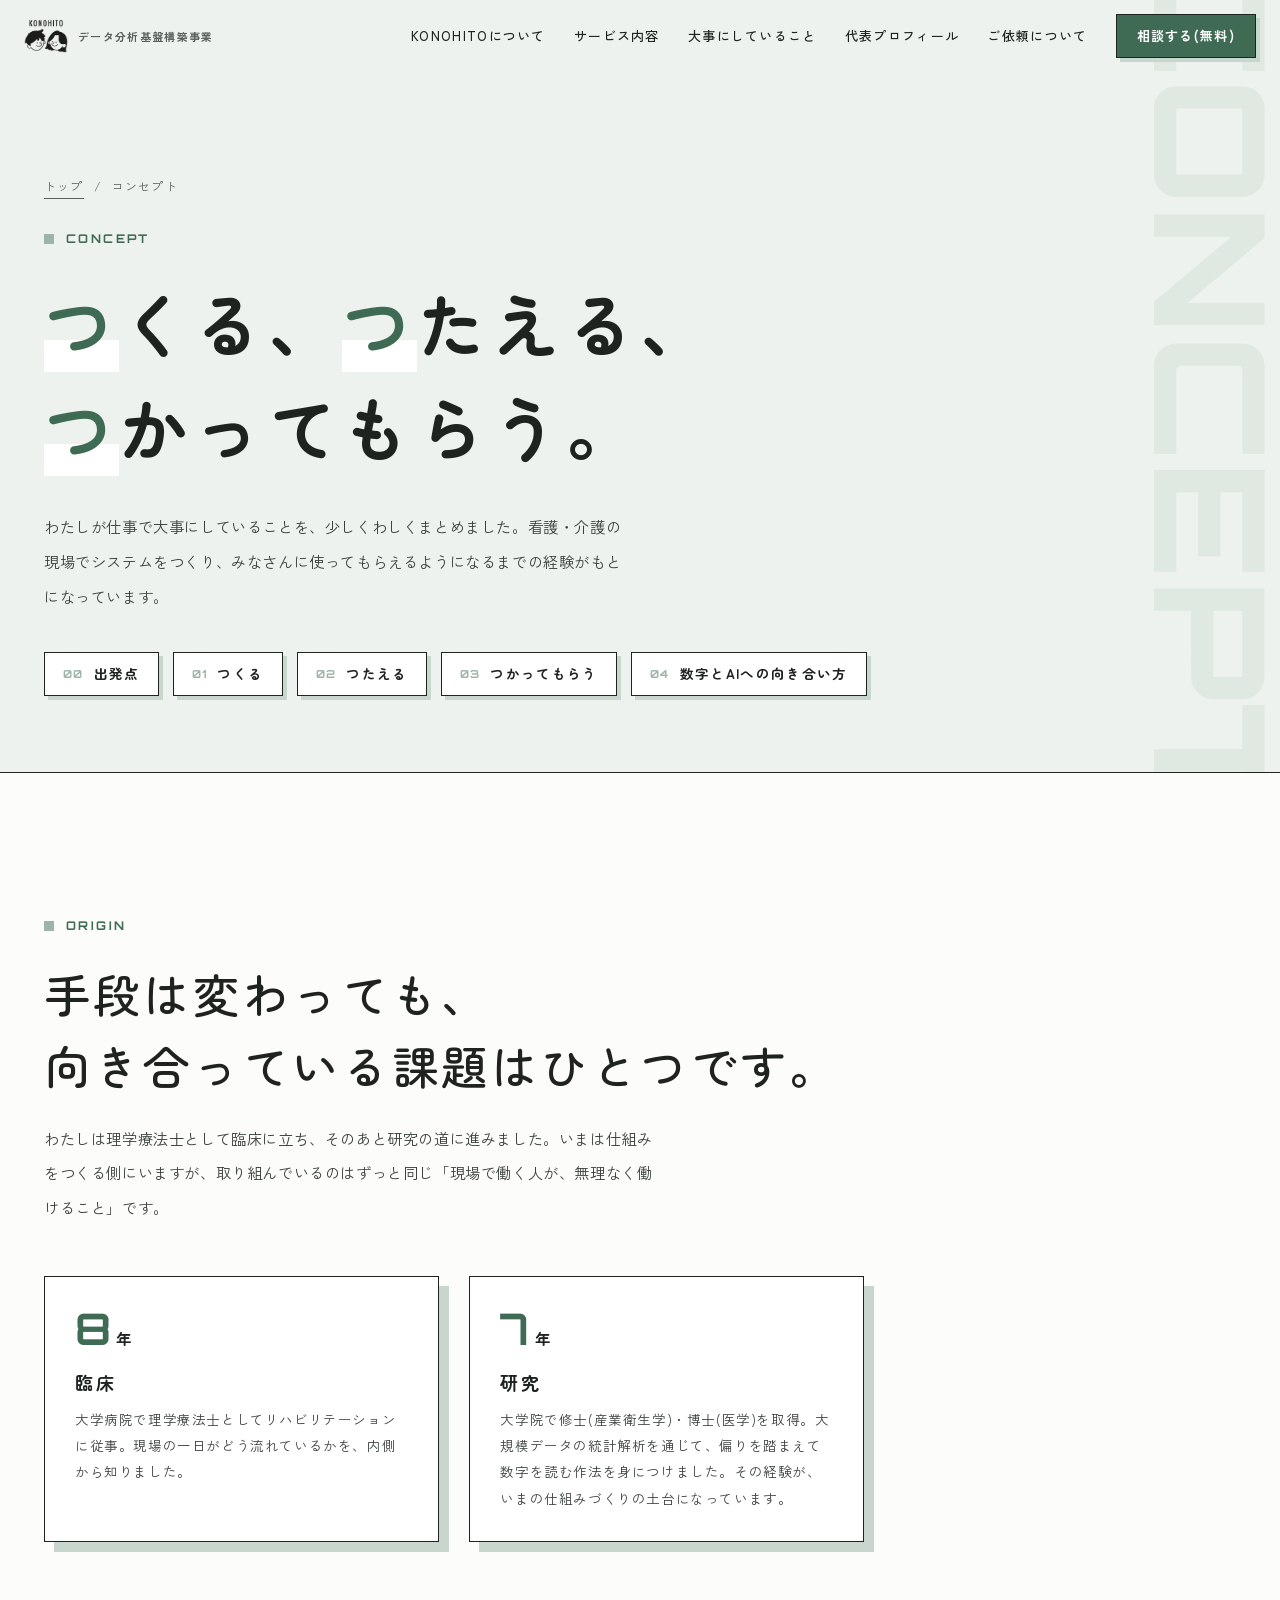
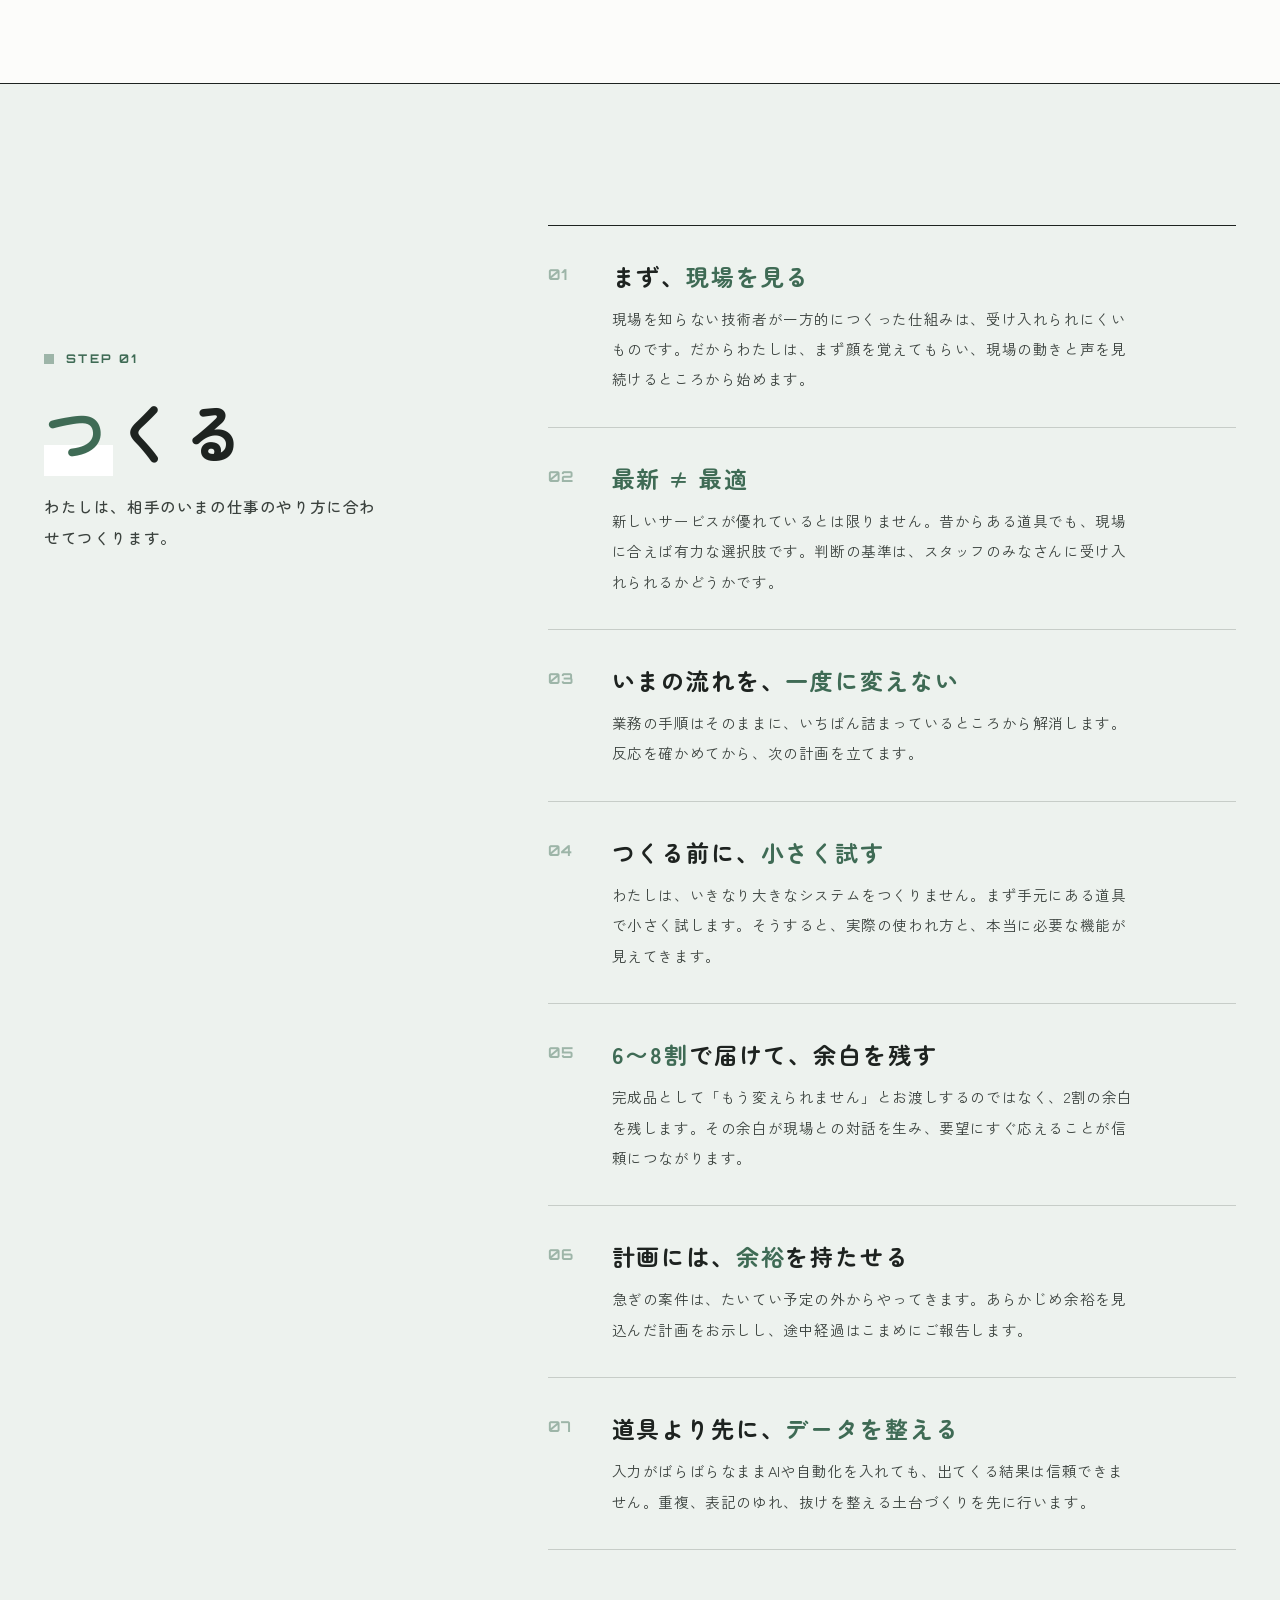
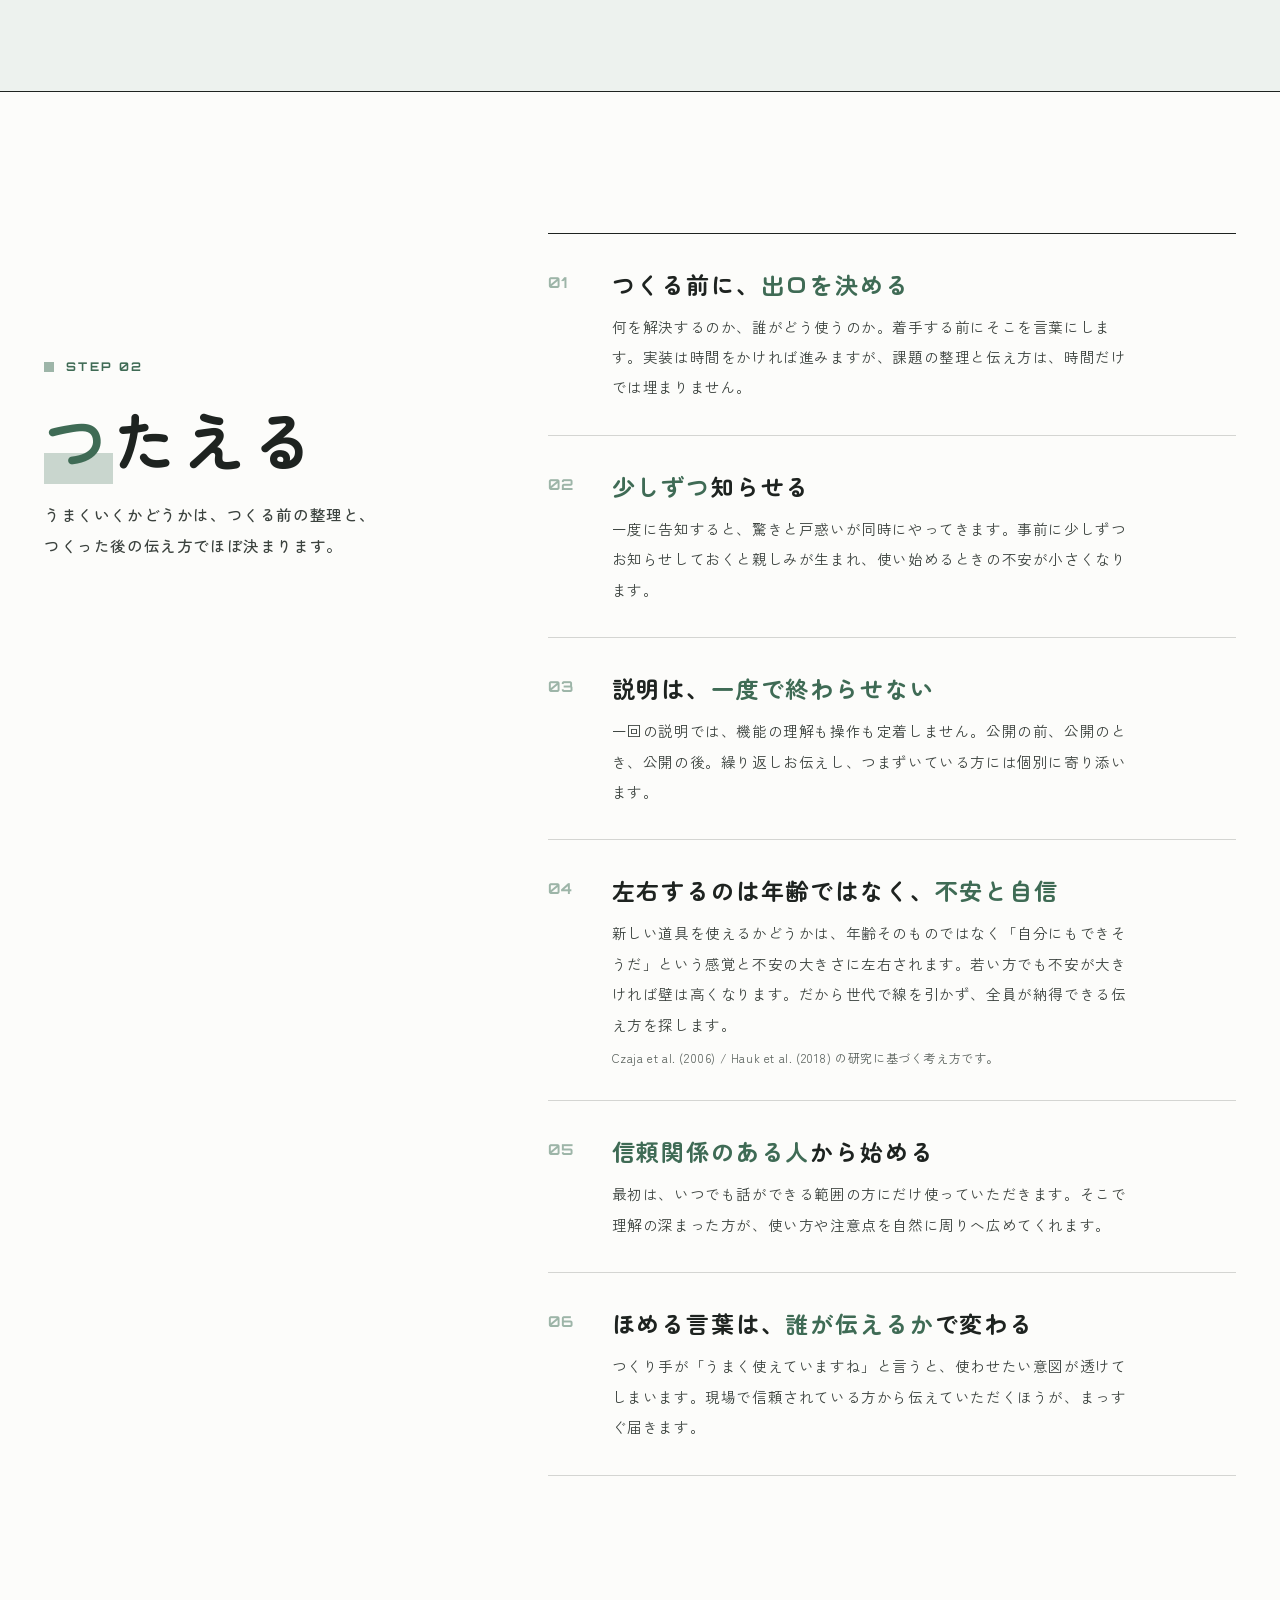
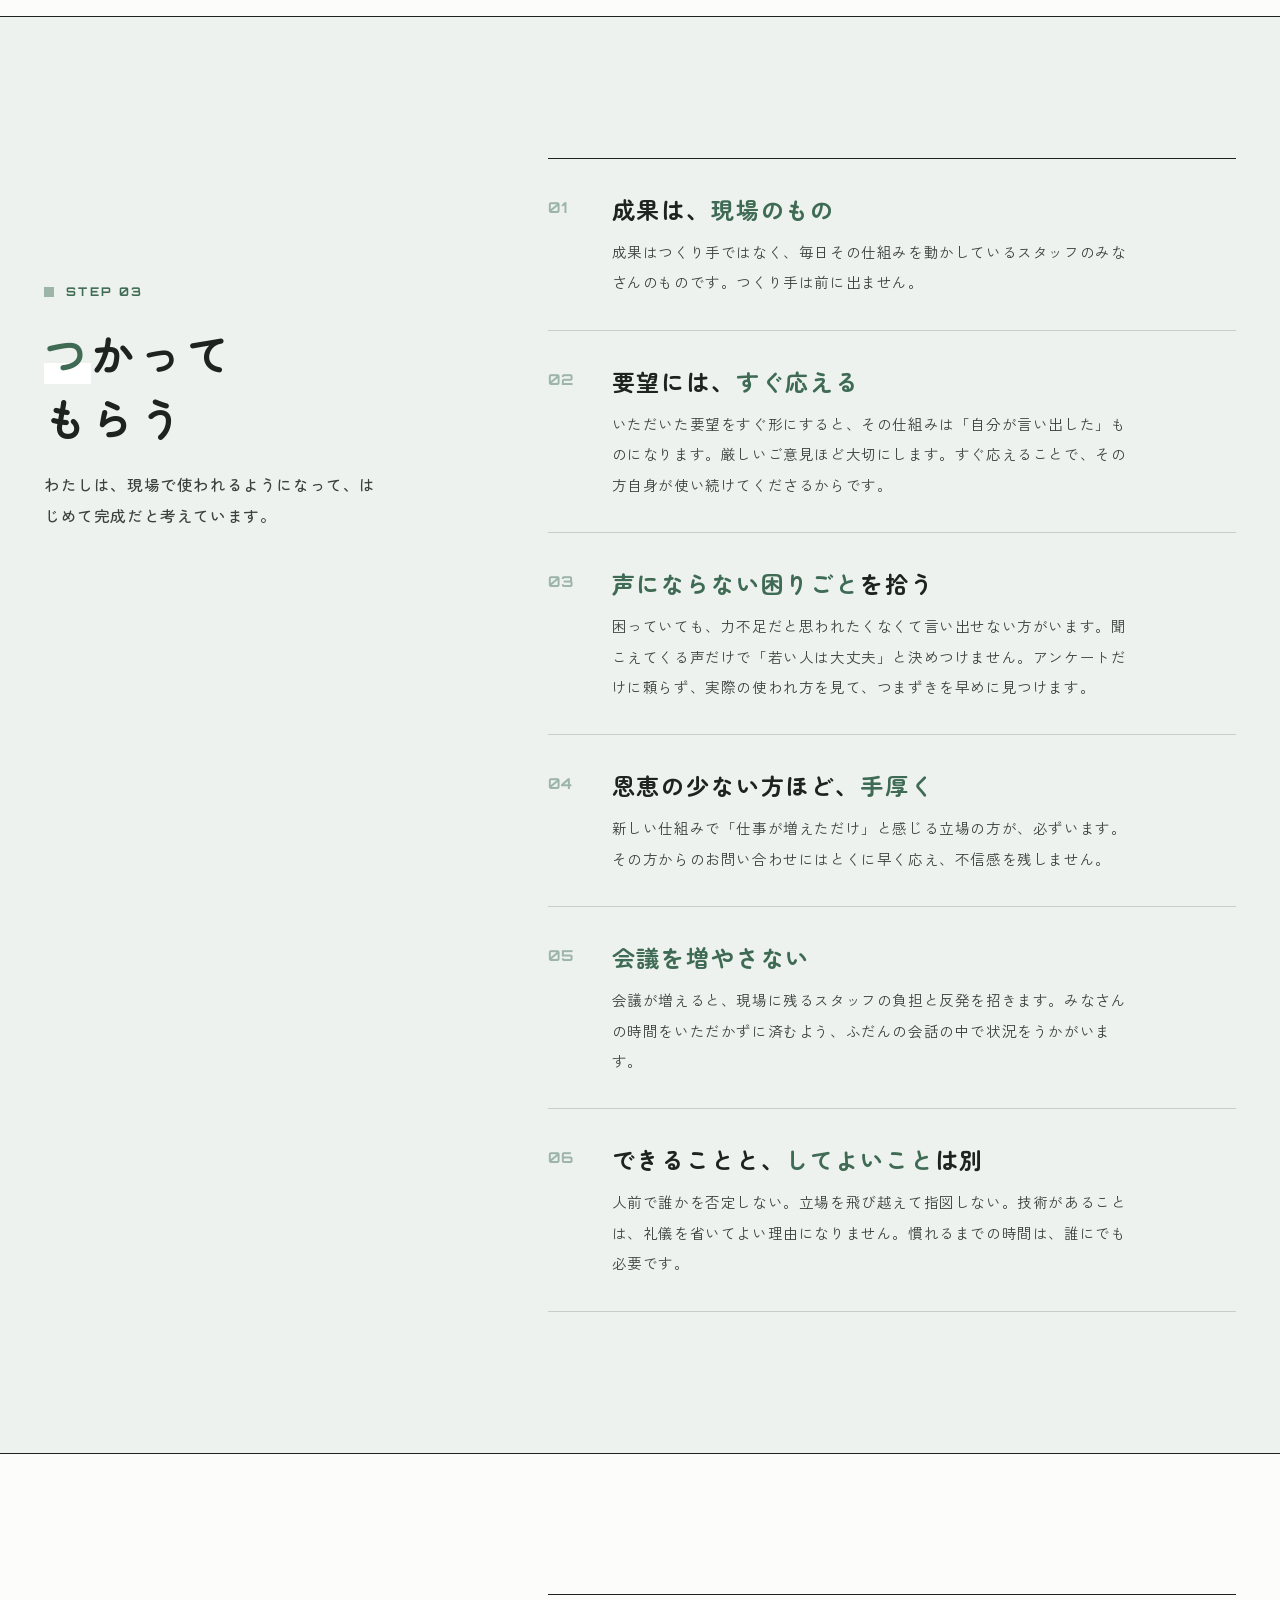
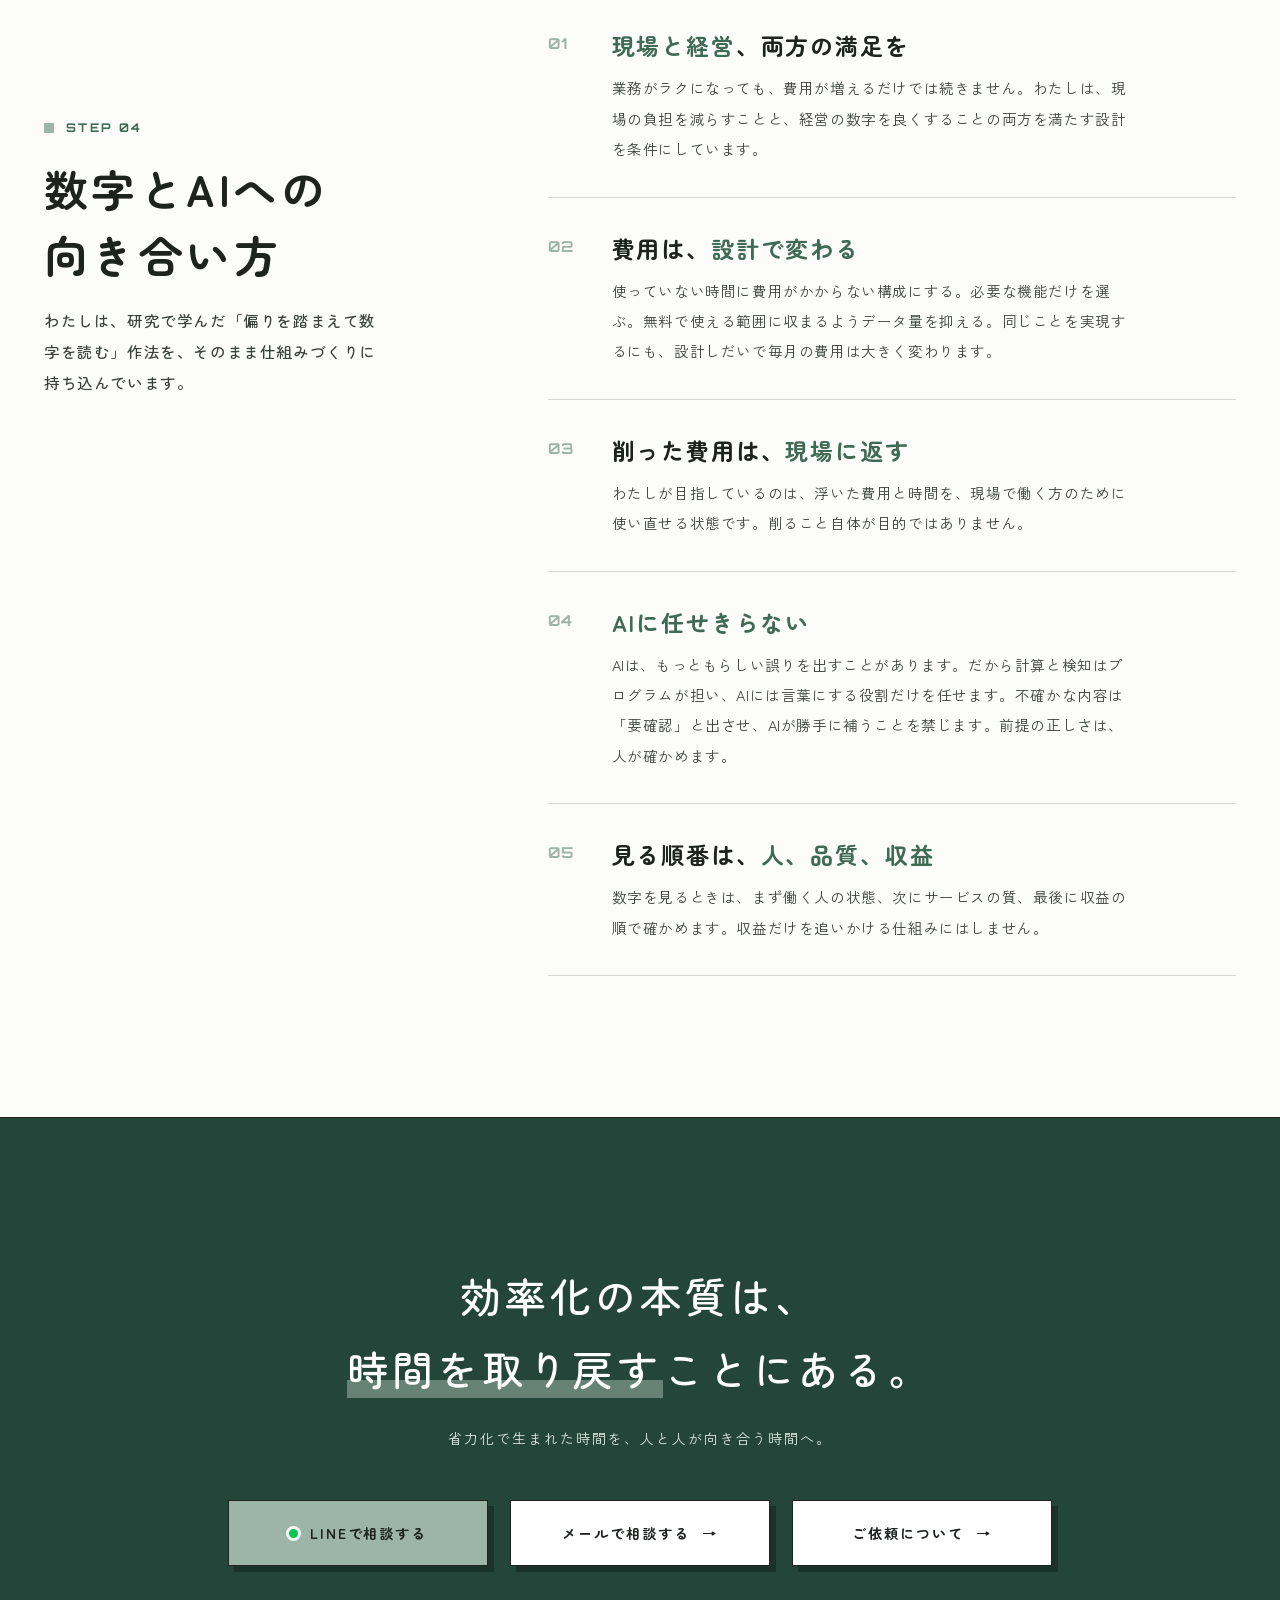
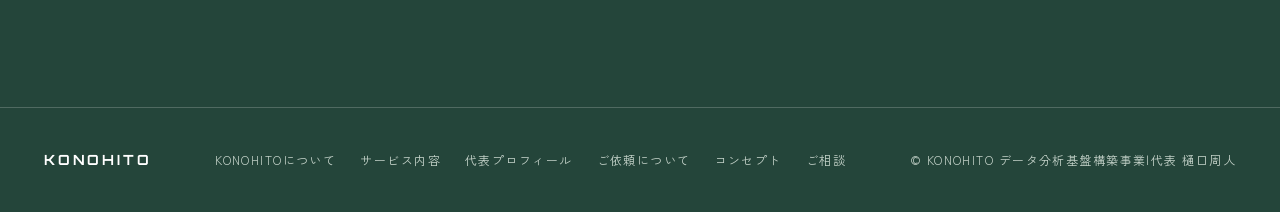
==== commit 36d01d91: "Rework values copy in first person, trim concept page, tune small screens Write the three values car" ====
--- a/concept.html
+++ b/concept.html
@@ -70,7 +70,6 @@
       <li><a href="#tell"><b>02</b>つたえる</a></li>
       <li><a href="#use"><b>03</b>つかってもらう</a></li>
       <li><a href="#numbers"><b>04</b>数字とAIへの向き合い方</a></li>
-      <li><a href="#cases"><b>05</b>実装の例</a></li>
     </ul>
   </div>
 </section>
@@ -80,7 +79,7 @@
   <div class="wrap">
     <p class="kicker rv">Origin</p>
     <h2 class="h2 rv">手段は変わっても、<br>向き合っている課題はひとつです。</h2>
-    <p class="lead rv" style="max-width:40em;margin-top:20px">理学療法士として、研究者として、そしていまは仕組みのつくり手として。立場は変わりましたが、一貫して「介護の現場で働く人の健康」に取り組んできました。</p>
+    <p class="lead rv" style="max-width:40em;margin-top:20px">わたしは理学療法士として臨床に立ち、そのあと研究の道に進みました。いまは仕組みをつくる側にいますが、取り組んでいるのはずっと同じ「現場で働く人が、無理なく働けること」です。</p>
     <ol class="path3">
       <li class="card rv">
         <span class="n">8<small>年</small></span>
@@ -90,12 +89,7 @@
       <li class="card rv d1">
         <span class="n">7<small>年</small></span>
         <h3>研究</h3>
-        <p>大学院で修士(産業衛生学)・博士(医学)を取得。大規模データの統計解析を通じて、偏りを踏まえて数字を読む作法を身につけました。</p>
-      </li>
-      <li class="card rv d2">
-        <span class="n">2<small>年</small></span>
-        <h3>DX</h3>
-        <p>介護・障害福祉事業でDX推進を担当。研究で培ったデータサイエンスを、現場で動くシステムとして実装してきました。</p>
+        <p>大学院で修士(産業衛生学)・博士(医学)を取得。大規模データの統計解析を通じて、偏りを踏まえて数字を読む作法を身につけました。その経験が、いまの仕組みづくりの土台になっています。</p>
       </li>
     </ol>
   </div>
@@ -107,12 +101,12 @@
     <div class="chap-side">
       <p class="no rv">STEP 01</p>
       <h2 class="rv"><i>つ</i>くる</h2>
-      <p class="rv">いまの仕事のやり方に合わせてつくります。</p>
+      <p class="rv">わたしは、相手のいまの仕事のやり方に合わせてつくります。</p>
     </div>
     <ol class="prin">
       <li class="rv">
         <h3>まず、<em>現場を見る</em></h3>
-        <p>現場を知らない技術者が一方的につくった仕組みは、受け入れられにくいものです。まず人として顔を覚えてもらい、現場の動きと声を見続けるところから始めます。</p>
+        <p>現場を知らない技術者が一方的につくった仕組みは、受け入れられにくいものです。だからわたしは、まず顔を覚えてもらい、現場の動きと声を見続けるところから始めます。</p>
       </li>
       <li class="rv">
         <h3><em>最新 ≠ 最適</em></h3>
@@ -123,8 +117,8 @@
         <p>業務の手順はそのままに、いちばん詰まっているところから解消します。反応を確かめてから、次の計画を立てます。</p>
       </li>
       <li class="rv">
-        <h3>表計算で、<em>先に試す</em></h3>
-        <p>いきなり大きなシステムはつくりません。スプレッドシートでの運用やいまの業務の観察から始めると、実際の使われ方と、本当に必要な機能が見えてきます。</p>
+        <h3>つくる前に、<em>小さく試す</em></h3>
+        <p>わたしは、いきなり大きなシステムをつくりません。まず手元にある道具で小さく試します。そうすると、実際の使われ方と、本当に必要な機能が見えてきます。</p>
       </li>
       <li class="rv">
         <h3><em>6〜8割</em>で届けて、余白を残す</h3>
@@ -186,7 +180,7 @@
     <div class="chap-side">
       <p class="no rv">STEP 03</p>
       <h2 class="rv sm"><i>つ</i>かって<br>もらう</h2>
-      <p class="rv">現場で使われるようになって、はじめて完成だと考えています。</p>
+      <p class="rv">わたしは、現場で使われるようになって、はじめて完成だと考えています。</p>
     </div>
     <ol class="prin">
       <li class="rv">
@@ -223,12 +217,12 @@
     <div class="chap-side">
       <p class="no rv">STEP 04</p>
       <h2 class="rv sm">数字とAIへの<br>向き合い方</h2>
-      <p class="rv">研究で学んだ「偏りを踏まえて数字を読む」作法を、そのまま仕組みづくりに持ち込んでいます。</p>
+      <p class="rv">わたしは、研究で学んだ「偏りを踏まえて数字を読む」作法を、そのまま仕組みづくりに持ち込んでいます。</p>
     </div>
     <ol class="prin">
       <li class="rv">
         <h3><em>現場と経営</em>、両方の満足を</h3>
-        <p>業務がラクになっても、費用が増えるだけでは続きません。現場の負担を減らすことと、経営の数字を良くすること。片方だけでは長続きしないので、両方を満たす設計を条件にしています。</p>
+        <p>業務がラクになっても、費用が増えるだけでは続きません。わたしは、現場の負担を減らすことと、経営の数字を良くすることの両方を満たす設計を条件にしています。</p>
       </li>
       <li class="rv">
         <h3>費用は、<em>設計で変わる</em></h3>
@@ -236,7 +230,7 @@
       </li>
       <li class="rv">
         <h3>削った費用は、<em>現場に返す</em></h3>
-        <p>目的は削減そのものではありません。浮いた費用と時間を、現場で働く方のために使い直せる状態をつくることです。</p>
+        <p>わたしが目指しているのは、浮いた費用と時間を、現場で働く方のために使い直せる状態です。削ること自体が目的ではありません。</p>
       </li>
       <li class="rv">
         <h3><em>AIに任せきらない</em></h3>
@@ -247,54 +241,6 @@
         <p>数字を見るときは、まず働く人の状態、次にサービスの質、最後に収益の順で確かめます。収益だけを追いかける仕組みにはしません。</p>
       </li>
     </ol>
-  </div>
-</section>
-
-<!-- 実装の例 -->
-<section class="sec tint" id="cases" style="border-top:1.5px solid var(--ink)">
-  <div class="wrap">
-    <p class="kicker rv">Cases</p>
-    <h2 class="h2 rv">これまでにつくってきたもの</h2>
-    <p class="lead rv" style="max-width:40em;margin-top:16px">訪問看護を中心とする介護・障害福祉事業での実装例です。</p>
-    <ul class="cases">
-      <li class="card rv">
-        <span class="tag">VOICE</span>
-        <h3>話すだけで、記録ができる</h3>
-        <dl>
-          <dt>課題</dt><dd>訪問の合間に記録を書く時間がなく、記録と書類の作成が夕方に集中していました。</dd>
-          <dt>仕組み</dt><dd>アプリに1〜2分話しかけると、決まった形式の記録に整えます。薬の名前が不確かなときは「要確認」と表示します。</dd>
-          <dt>変化</dt><dd>移動中や訪問の合間のすきま時間で、記録を終えられるようになりました。</dd>
-        </dl>
-      </li>
-      <li class="card rv d1">
-        <span class="tag">MINUTES</span>
-        <h3>録音だけで、議事録ができる</h3>
-        <dl>
-          <dt>課題</dt><dd>議事録づくりに時間がかかり、出来が担当者の力量に左右されていました。</dd>
-          <dt>仕組み</dt><dd>録音を文字に起こし、要点・決定事項・宿題に分けて整理します。</dd>
-          <dt>変化</dt><dd>会議中は議論に集中でき、終わると同時に議事録ができあがります。</dd>
-        </dl>
-      </li>
-      <li class="card rv">
-        <span class="tag">RECORDS</span>
-        <h3>施設専用の記録アプリ</h3>
-        <dl>
-          <dt>課題</dt><dd>報告・申し送り・サマリの管理が煩雑で、情報が散らばっていました。</dd>
-          <dt>仕組み</dt><dd>現場の要望をもとに、報告の自動通知、申し送り、サマリの下書きを一つのアプリにまとめました。</dd>
-          <dt>変化</dt><dd>記録・バイタル・申し送りを一か所で確認できるようになりました。</dd>
-        </dl>
-      </li>
-      <li class="card rv d1">
-        <span class="tag">PAYROLL</span>
-        <h3>勤怠・給与の集計を、一回の操作で</h3>
-        <dl>
-          <dt>課題</dt><dd>約40枚のシートを一枚ずつ人手で集計しており、手順が特定の人に偏っていました。</dd>
-          <dt>仕組み</dt><dd>いまのシートを活かしたまま、同じルールで自動集計する仕組みにしました。</dd>
-          <dt>変化</dt><dd>3名で行っていた集計を、事務員1名の操作で行えるようになりました。</dd>
-        </dl>
-      </li>
-    </ul>
-    <p class="cases-note rv">ひとつの組織での実践にもとづく内容です。効果は事業の規模や業務の内容によって変わります。</p>
   </div>
 </section>
 
--- a/assets/site.css
+++ b/assets/site.css
@@ -176,8 +176,12 @@
 .tate .c2 b{margin-bottom:.35em}
 .tate .c3{margin-top:1.5em}
 .hero .sq{inset:0}
-@media(max-width:860px){
-  .hero-in{grid-template-columns:minmax(0,1fr);min-height:0}
+@media(max-width:1000px){
+  .hero-in{min-height:0}
+  .hero-fig{min-height:clamp(340px,52vw,520px)}
+}
+@media(max-width:700px){
+  .hero-in{grid-template-columns:minmax(0,1fr)}
   .hero-text{padding-bottom:8px}
   .hero-fig{min-height:0;aspect-ratio:1/1.02}
 }
@@ -220,6 +224,7 @@
   .facts{grid-template-columns:minmax(0,1fr)}
   .notice{left:0}
   .about-fig .block{right:0}
+  .about-fig{max-width:520px;width:100%;margin-inline:auto}
 }
 
 /* ---------- 選ばれる理由(横に流れる) ---------- */
@@ -253,14 +258,12 @@
 .gal.pinned .gal-track{will-change:transform}
 .gal.pinned .tile{flex-basis:min(30vw,420px)}
 .gal.pinned .gal-intro{flex-basis:min(36vw,480px)}
-/* マウス操作で固定表示にならない場合は、折り返して全カードを見せる */
-@media(hover:hover) and (pointer:fine){
-  .gal:not(.pinned) .gal-scroller{overflow:visible}
-  .gal:not(.pinned) .gal-track{flex-wrap:wrap;row-gap:56px}
-  .gal:not(.pinned) .gal-intro{flex-basis:100%}
-  .gal:not(.pinned) .tile{flex:1 1 300px}
-  .gal:not(.pinned) .gal-bar{display:none}
-}
+/* 固定表示にならない画面(スマホ・タブレットなど)では、折り返して全カードを見せる */
+.gal:not(.pinned) .gal-scroller{overflow:visible}
+.gal:not(.pinned) .gal-track{flex-wrap:wrap;row-gap:56px}
+.gal:not(.pinned) .gal-intro{flex-basis:100%;padding-right:0;margin-bottom:8px}
+.gal:not(.pinned) .tile{flex:1 1 280px}
+.gal:not(.pinned) .gal-bar{display:none}
 
 /* ---------- サービス ---------- */
 .svc-grid{display:grid;grid-template-columns:minmax(0,.78fr) minmax(0,1fr);gap:clamp(40px,6vw,104px);align-items:start}
@@ -278,7 +281,7 @@
 .services .ghost{left:-.1em;bottom:-.1em;writing-mode:horizontal-tb}
 @media(max-width:860px){
   .svc-grid{grid-template-columns:minmax(0,1fr)}
-  .svc-fig{position:relative;top:0;aspect-ratio:16/11}
+  .svc-fig{position:relative;top:0;aspect-ratio:16/11;max-width:640px;width:100%}
   .svc{grid-template-columns:52px minmax(0,1fr)}
 }
 
@@ -306,6 +309,7 @@
 .tsu-card h3{font-size:clamp(26px,2.9vw,40px);font-weight:700;letter-spacing:.1em;line-height:1.4;margin-top:18px;text-align:center;white-space:nowrap}
 .tsu-card h3 i{font-style:normal;color:var(--green);background:linear-gradient(transparent 66%,var(--sage-l) 66%)}
 .tsu-card .say{font-family:var(--maru);font-weight:700;font-size:15.5px;line-height:1.9;letter-spacing:.06em;color:var(--green);text-align:center;border-block:1.5px solid var(--sage);padding:10px 4px;margin:16px 0 18px}
+.tsu-card .txt{font-size:14.5px;line-height:2.15;color:#3B423E;margin-top:18px;padding-top:18px;border-top:1.5px solid var(--sage)}
 .tsu-card ul{list-style:none;display:grid;gap:14px}
 .tsu-card li{font-size:13.5px;line-height:1.95;color:#3B423E;padding-left:20px;position:relative}
 .tsu-card li::before{content:"";position:absolute;left:0;top:.72em;width:9px;height:9px;border:1.5px solid var(--green)}
@@ -403,7 +407,7 @@
 .contact .kicker{justify-content:center;color:var(--sage)}
 .contact h2{font-size:clamp(26px,4.6vw,62px);line-height:1.5;letter-spacing:.1em;margin-bottom:clamp(20px,2.4vw,32px)}
 .contact .lead{max-width:34em;margin:0 auto clamp(24px,3vw,36px);color:#DCE6DF}
-.free{display:inline-block;font-family:var(--maru);font-weight:700;font-size:14px;letter-spacing:.2em;color:var(--deep);background:#fff;border:1.5px solid var(--ink);padding:6px 20px;margin-bottom:clamp(28px,3.4vw,44px);transform:rotate(-2deg)}
+.free{display:inline-block;font-family:var(--maru);font-weight:700;font-size:14px;letter-spacing:.2em;color:var(--deep);background:#fff;border:1.5px solid var(--ink);padding:6px 20px;margin-bottom:clamp(28px,3.4vw,44px);transform:rotate(-2deg);max-width:100%;word-break:auto-phrase;line-height:1.7}
 .contact-btns{display:flex;gap:22px;justify-content:center;flex-wrap:wrap}
 .contact-btns .btn{min-width:260px;min-height:66px;box-shadow:6px 6px 0 rgba(0,0,0,.28)}
 .contact-btns .btn:hover{box-shadow:2px 2px 0 rgba(0,0,0,.28)}
@@ -453,7 +457,7 @@
 .toc a{display:inline-flex;align-items:center;gap:10px;min-height:44px;padding:0 18px;background:#fff;border:1.5px solid var(--ink);box-shadow:4px 4px 0 var(--sage-l);font-family:var(--maru);font-weight:700;font-size:13.5px;letter-spacing:.1em;transition:transform .35s var(--ease),box-shadow .35s var(--ease)}
 .toc a:hover{transform:translate(3px,3px);box-shadow:1px 1px 0 var(--sage-l)}
 .toc a b{font-family:var(--dots);font-weight:700;font-size:11px;color:var(--sage)}
-.path3{display:grid;grid-template-columns:repeat(3,minmax(0,1fr));gap:clamp(18px,2.4vw,36px);list-style:none;margin-top:clamp(32px,4vw,52px)}
+.path3{display:grid;grid-template-columns:repeat(2,minmax(0,1fr));max-width:820px;gap:clamp(18px,2.4vw,36px);list-style:none;margin-top:clamp(32px,4vw,52px)}
 .path3 li{padding:clamp(20px,2.4vw,30px)}
 .path3 .n{font-family:var(--dots);font-weight:700;font-size:clamp(30px,3.4vw,46px);line-height:1;color:var(--green)}
 .path3 .n small{font-family:var(--maru);font-size:.36em;margin-left:.3em;color:var(--ink)}
@@ -493,3 +497,20 @@
   .chap-side{position:static}
   .path3,.cases{grid-template-columns:minmax(0,1fr)}
 }
+
+/* ---------- 小さな画面の仕上げ ---------- */
+@media(max-width:560px){
+  .btn{white-space:normal;text-align:center;padding:12px 22px;line-height:1.6}
+  .hero-btns .btn,.contact-btns .btn{width:100%;min-width:0}
+  .free{font-size:13px;letter-spacing:.12em;padding:6px 14px}
+  .yago{grid-template-columns:minmax(0,1fr);justify-items:start}
+  .fact{gap:10px 16px}
+  .toc a{font-size:12.5px;padding:0 14px}
+  .prin li{padding-left:40px}
+  .faq summary{font-size:14px}
+}
+@media(max-width:360px){
+  :root{--gut-l:max(16px, env(safe-area-inset-left, 0px));--gut-r:max(16px, env(safe-area-inset-right, 0px))}
+  .brand b{font-size:10px;letter-spacing:.06em}
+  .brand img{width:38px}
+}
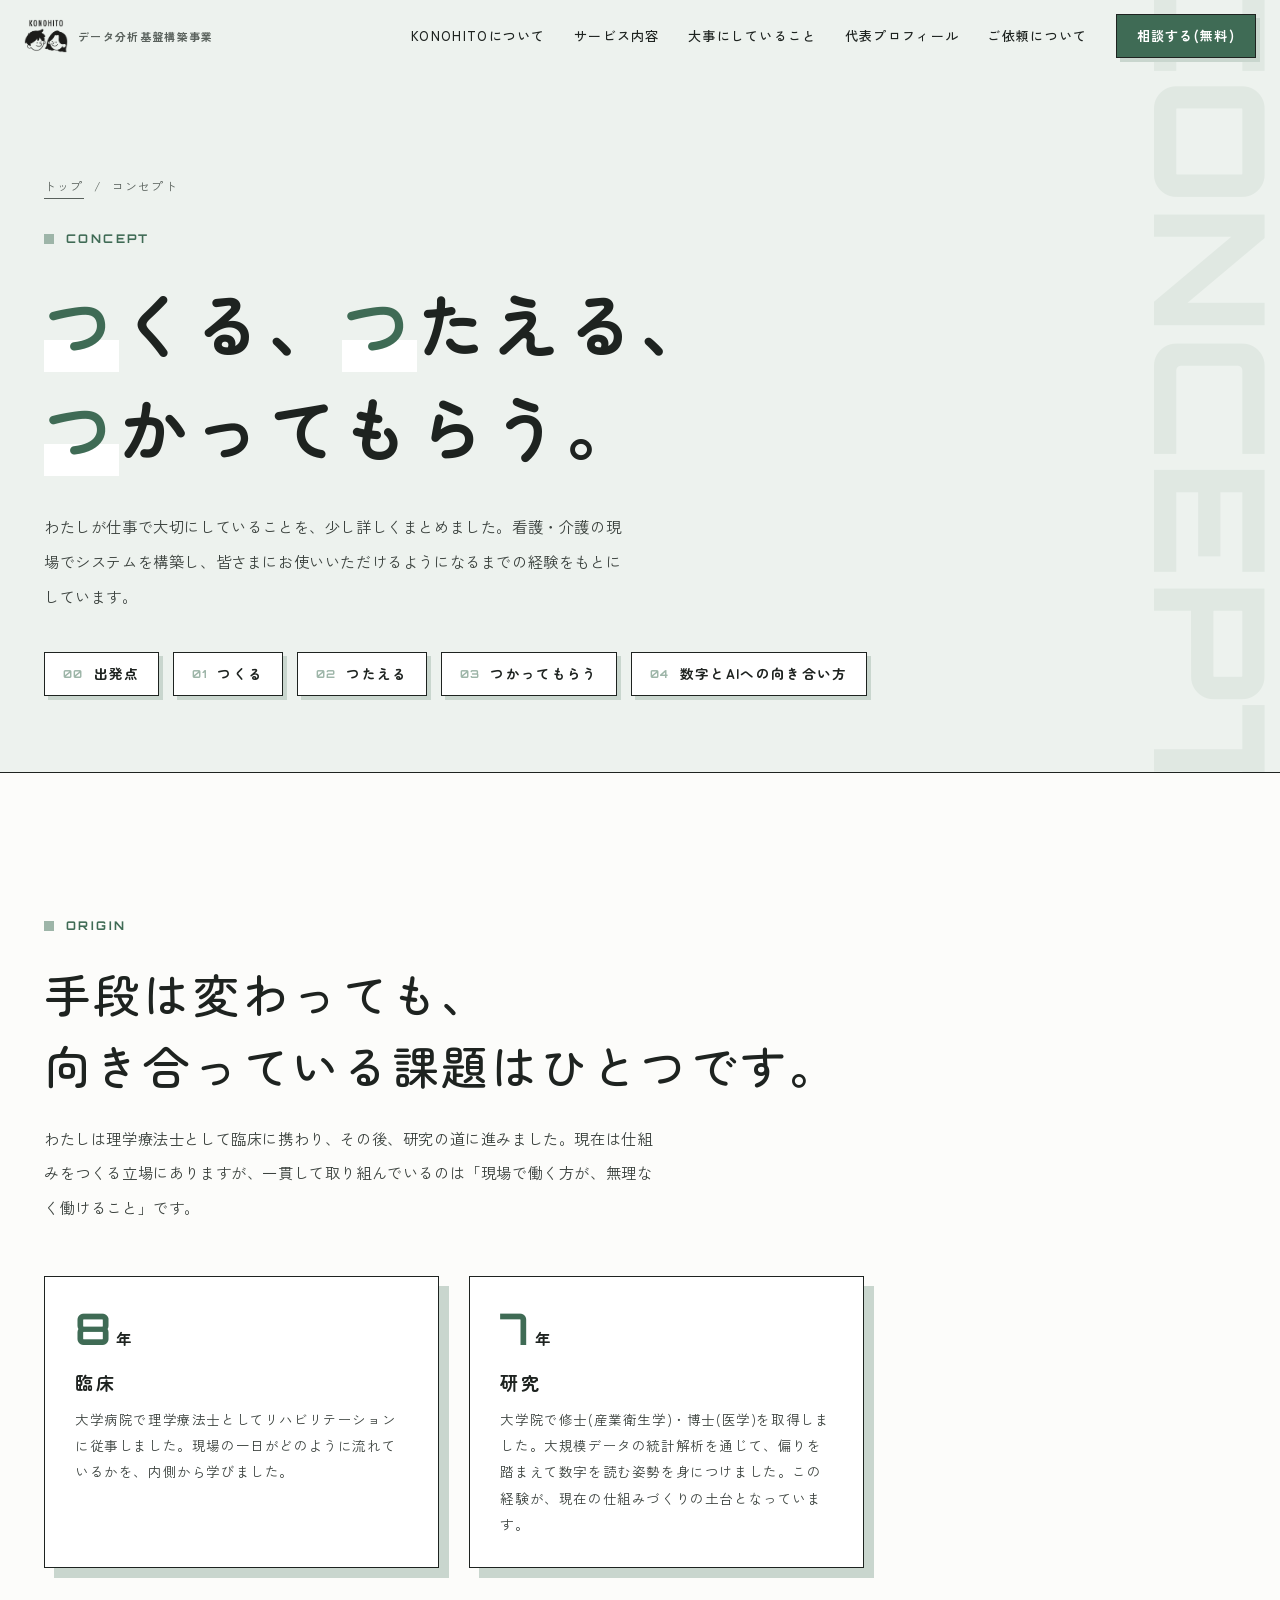
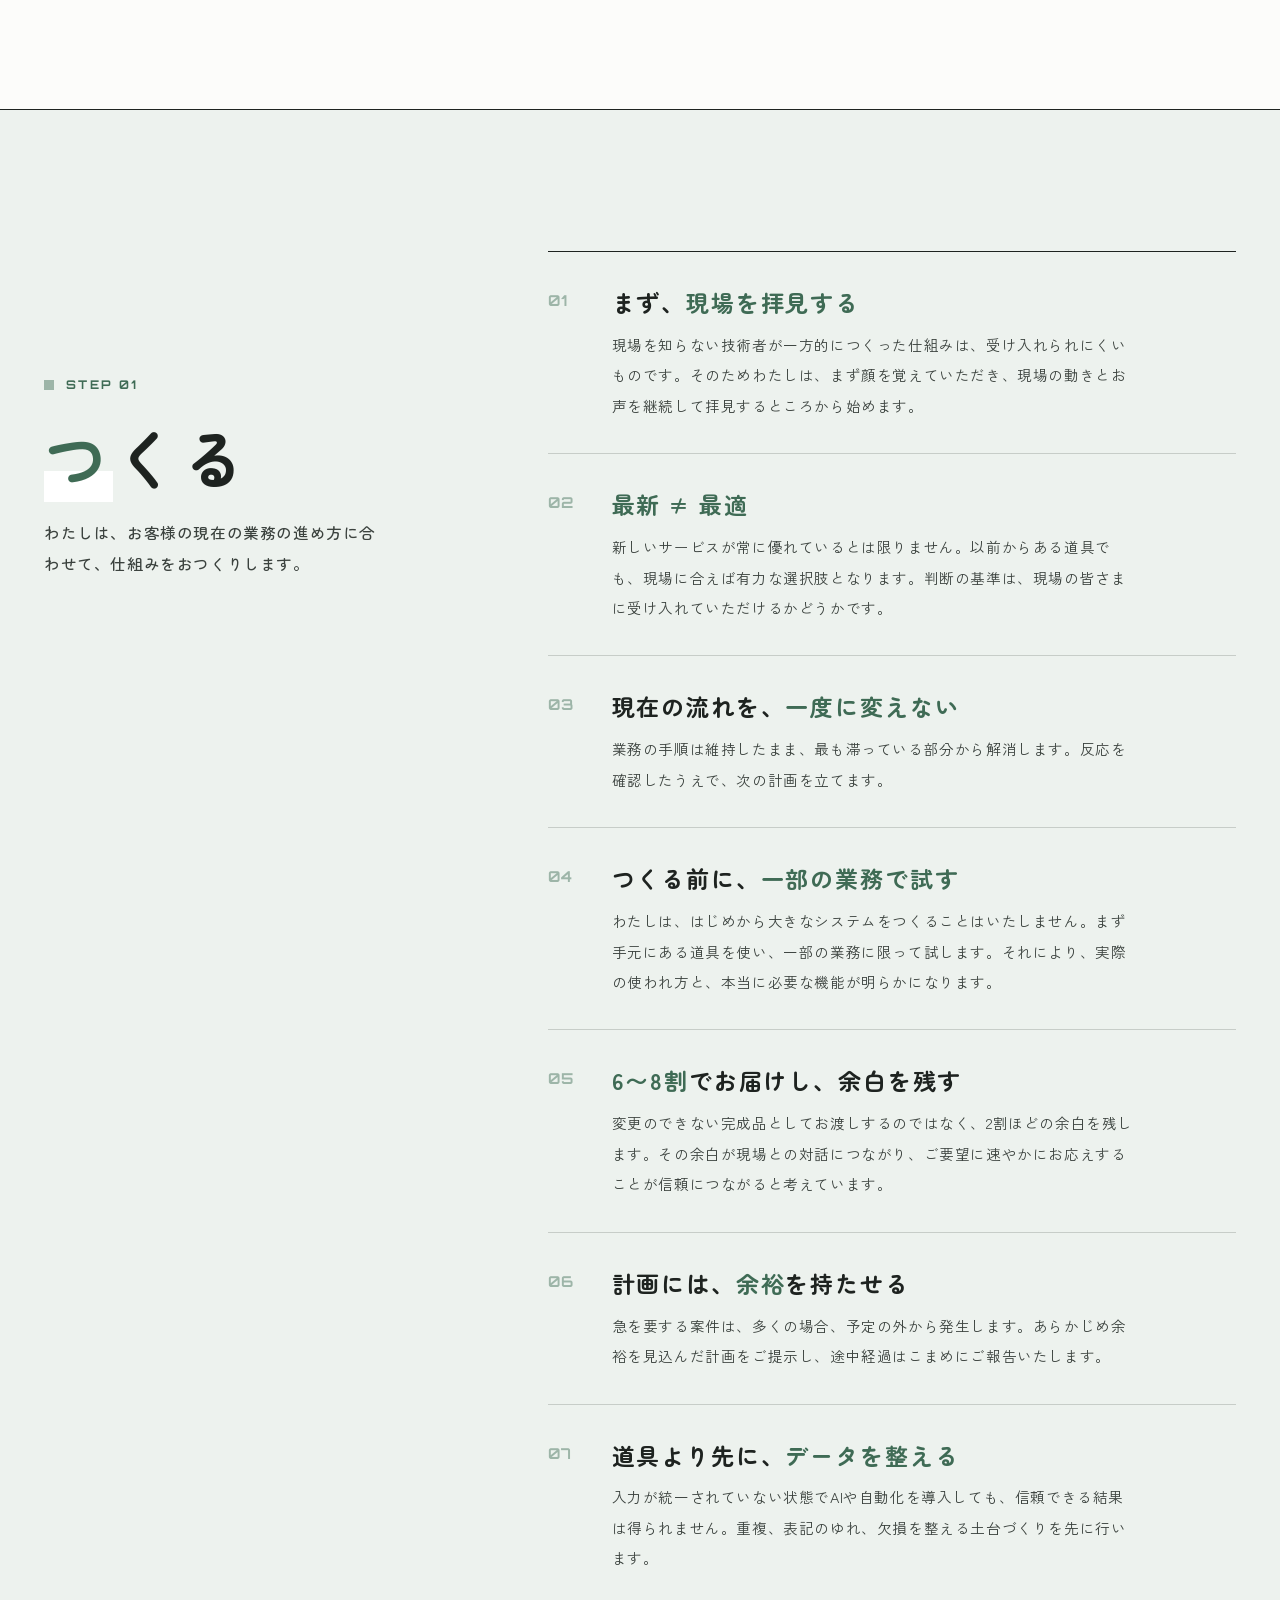
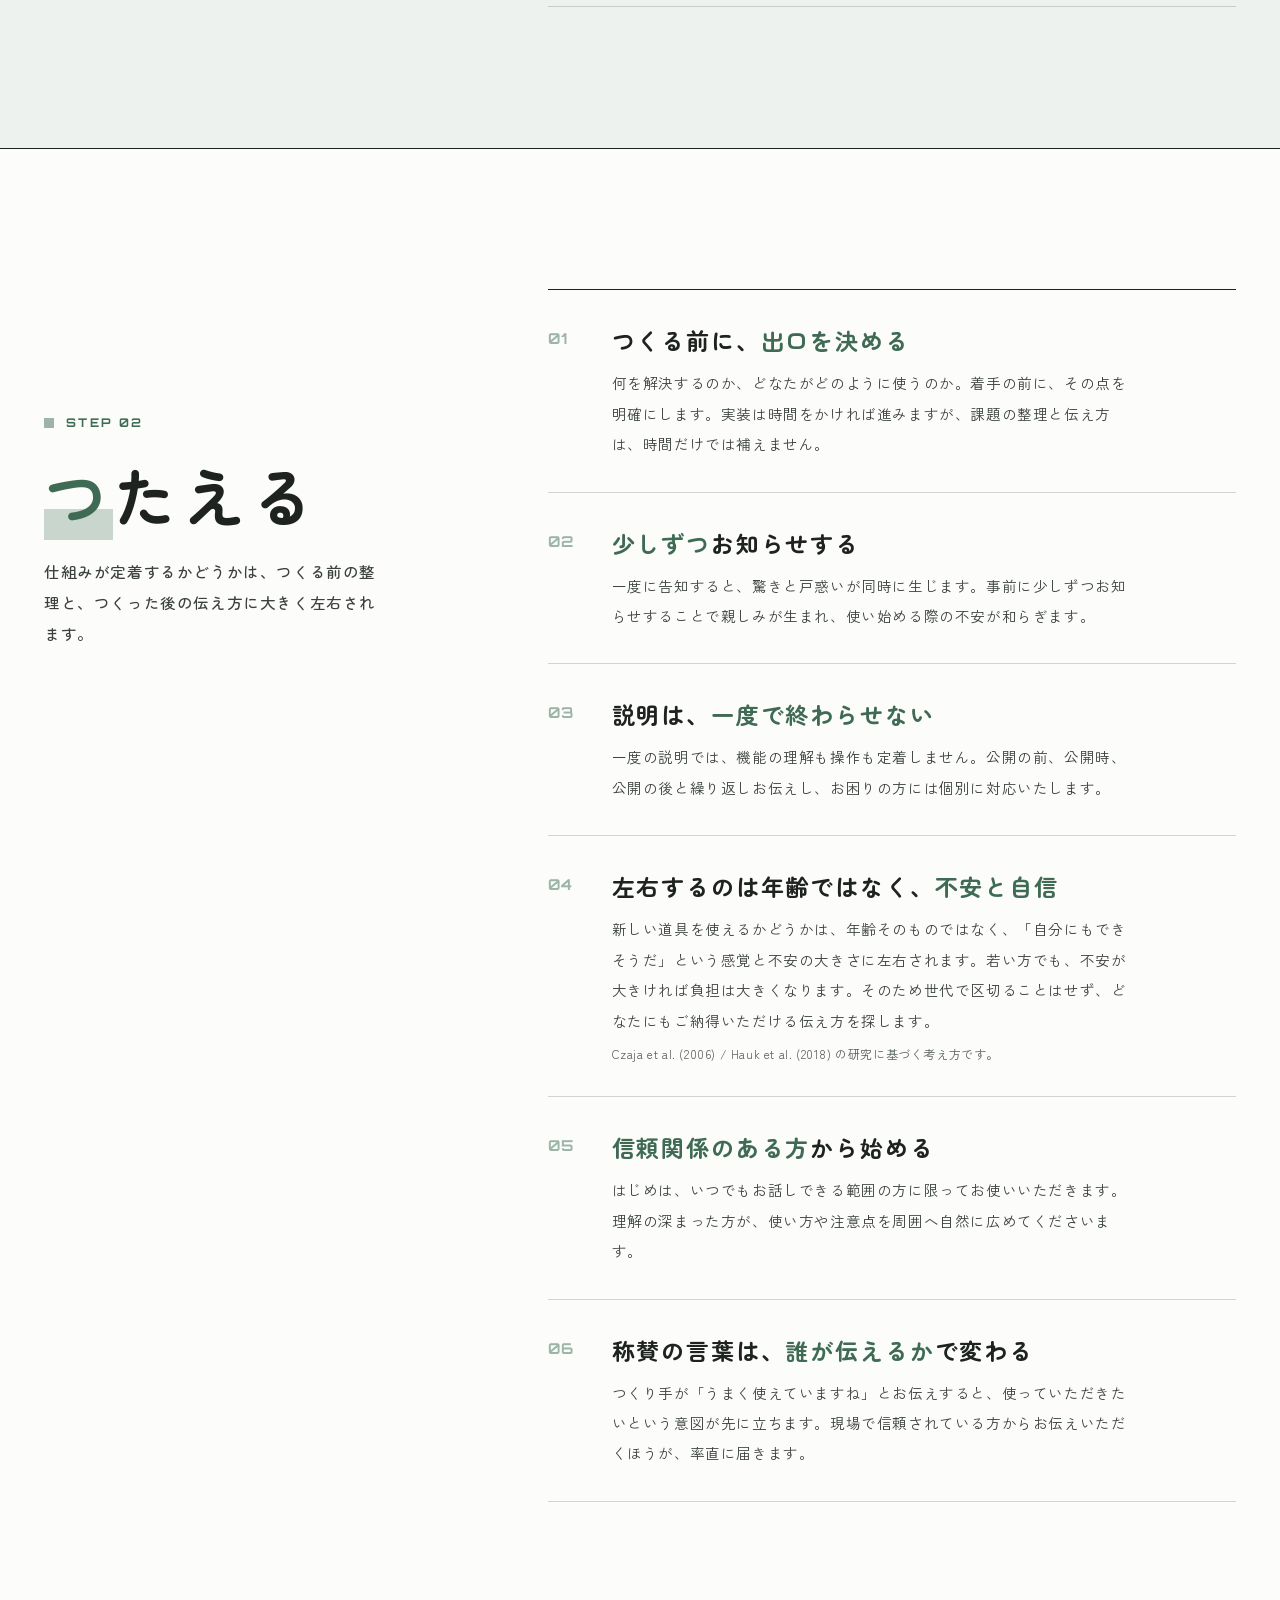
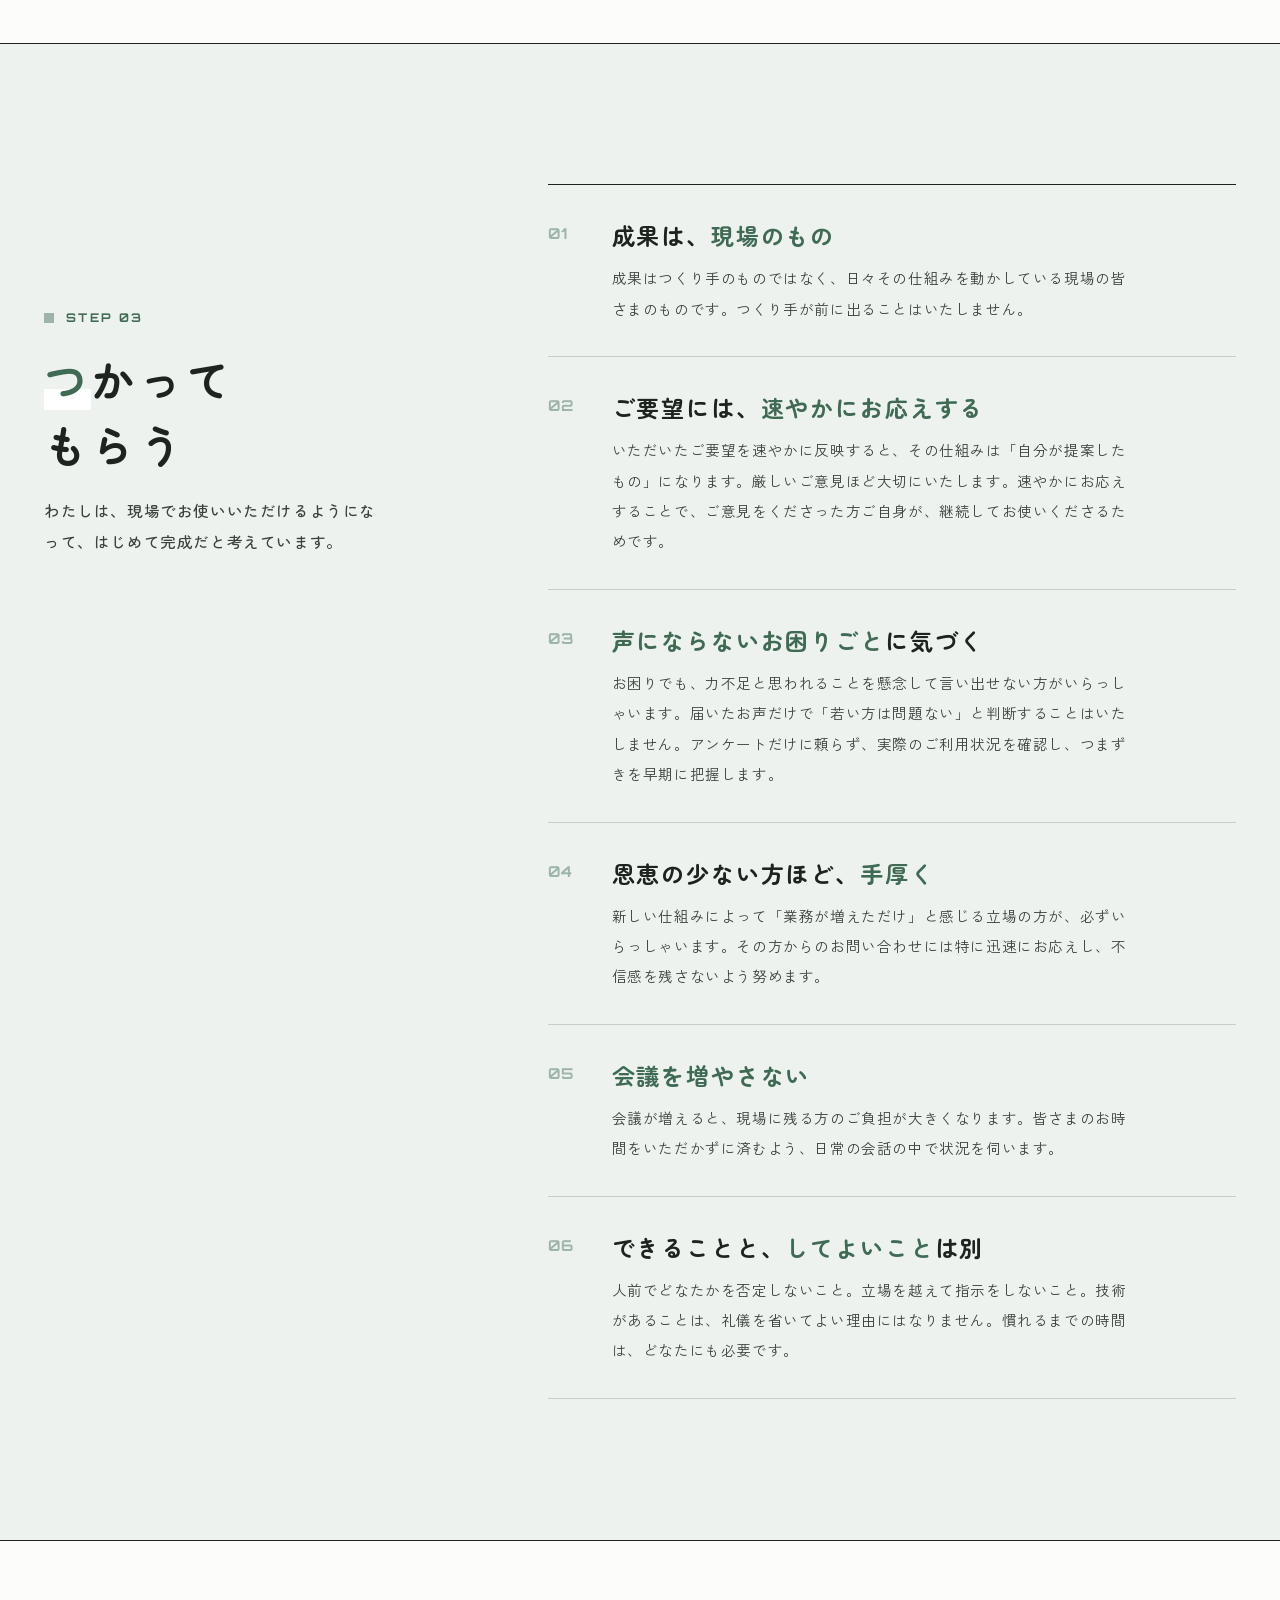
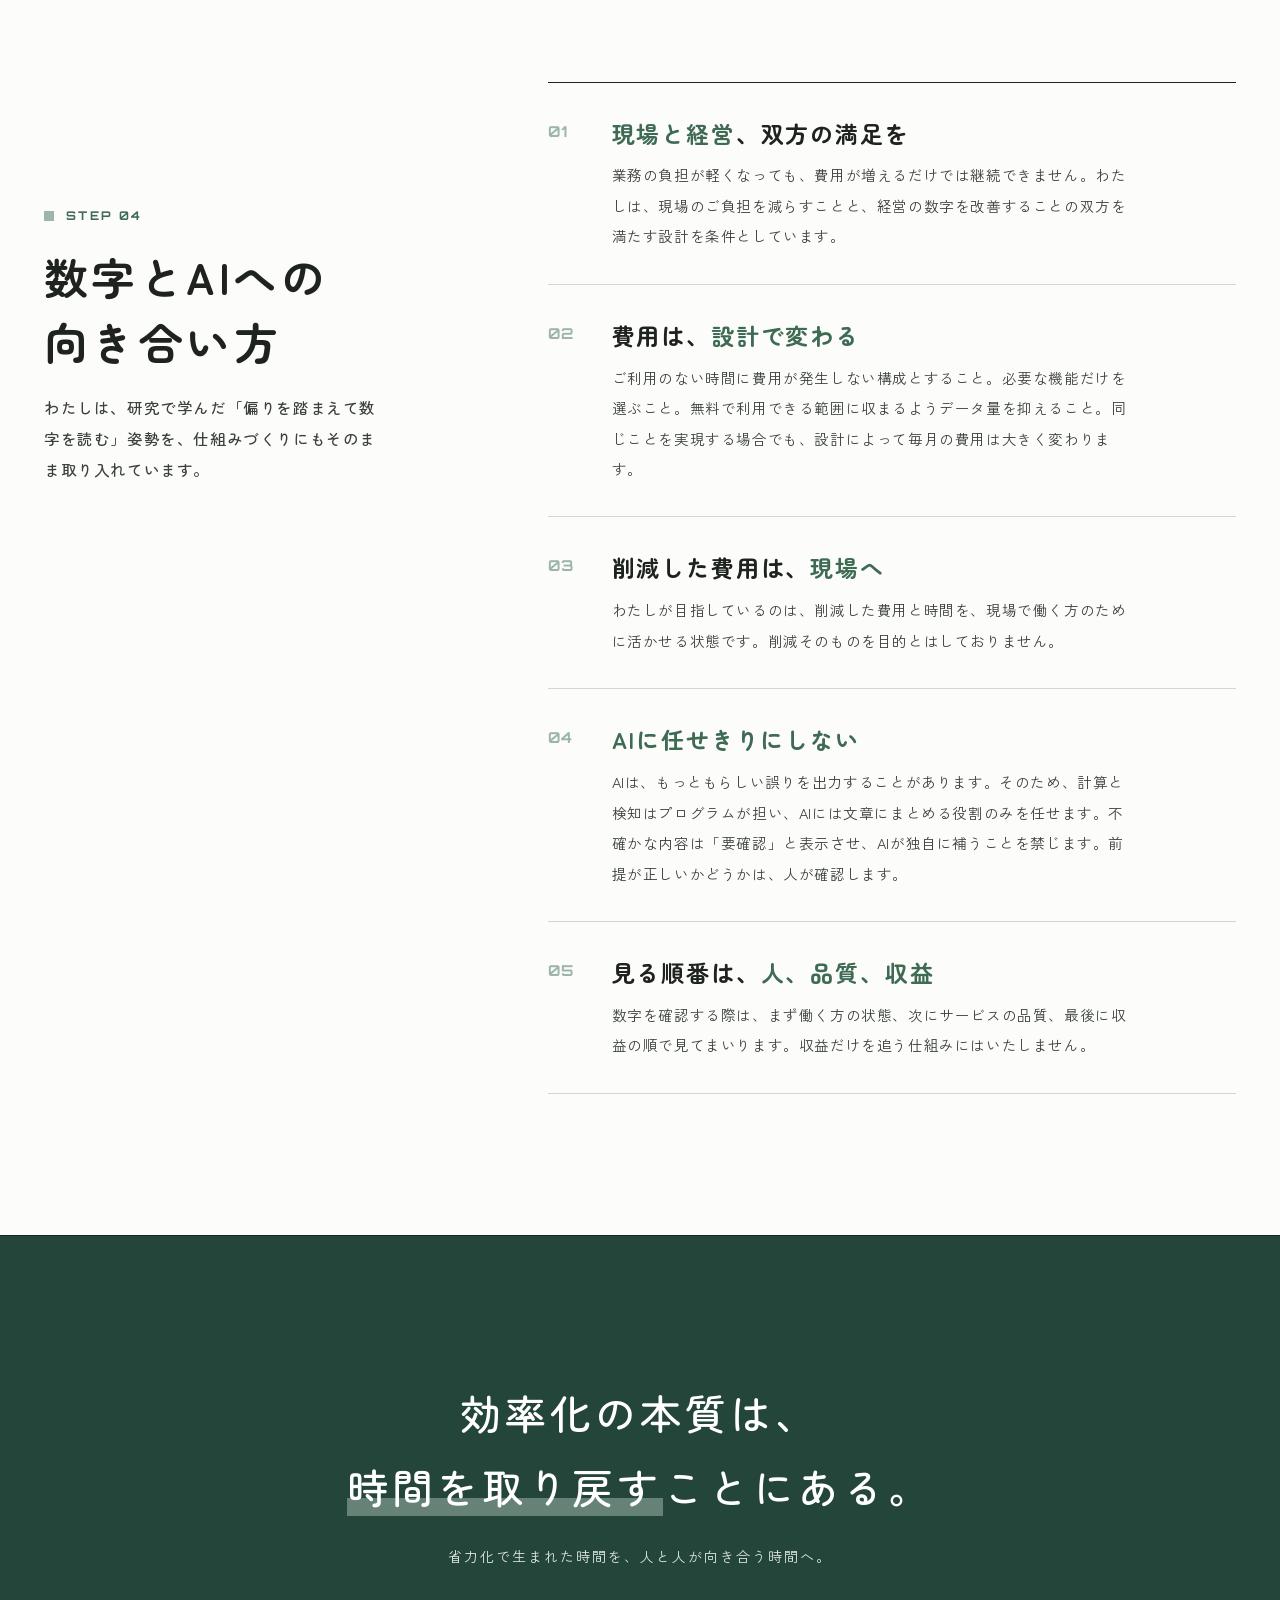
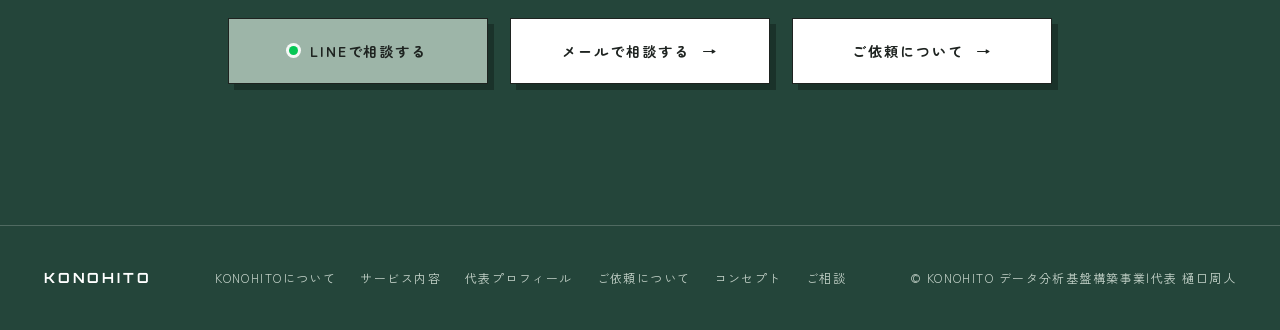
==== commit 7cc8856b: "Rewrite copy in a formal written tone for customers Replace conversational phrasing across the top p" ====
--- a/concept.html
+++ b/concept.html
@@ -63,7 +63,7 @@
     <p class="crumb"><a href="index.html">トップ</a><span>/</span><span>コンセプト</span></p>
     <p class="kicker">Concept</p>
     <h1><i>つ</i>くる、<i>つ</i>たえる、<br><i>つ</i>かってもらう。</h1>
-    <p class="lead">わたしが仕事で大事にしていることを、少しくわしくまとめました。看護・介護の現場でシステムをつくり、みなさんに使ってもらえるようになるまでの経験がもとになっています。</p>
+    <p class="lead">わたしが仕事で大切にしていることを、少し詳しくまとめました。看護・介護の現場でシステムを構築し、皆さまにお使いいただけるようになるまでの経験をもとにしています。</p>
     <ul class="toc">
       <li><a href="#origin"><b>00</b>出発点</a></li>
       <li><a href="#make"><b>01</b>つくる</a></li>
@@ -79,17 +79,17 @@
   <div class="wrap">
     <p class="kicker rv">Origin</p>
     <h2 class="h2 rv">手段は変わっても、<br>向き合っている課題はひとつです。</h2>
-    <p class="lead rv" style="max-width:40em;margin-top:20px">わたしは理学療法士として臨床に立ち、そのあと研究の道に進みました。いまは仕組みをつくる側にいますが、取り組んでいるのはずっと同じ「現場で働く人が、無理なく働けること」です。</p>
+    <p class="lead rv" style="max-width:40em;margin-top:20px">わたしは理学療法士として臨床に携わり、その後、研究の道に進みました。現在は仕組みをつくる立場にありますが、一貫して取り組んでいるのは「現場で働く方が、無理なく働けること」です。</p>
     <ol class="path3">
       <li class="card rv">
         <span class="n">8<small>年</small></span>
         <h3>臨床</h3>
-        <p>大学病院で理学療法士としてリハビリテーションに従事。現場の一日がどう流れているかを、内側から知りました。</p>
+        <p>大学病院で理学療法士としてリハビリテーションに従事しました。現場の一日がどのように流れているかを、内側から学びました。</p>
       </li>
       <li class="card rv d1">
         <span class="n">7<small>年</small></span>
         <h3>研究</h3>
-        <p>大学院で修士(産業衛生学)・博士(医学)を取得。大規模データの統計解析を通じて、偏りを踏まえて数字を読む作法を身につけました。その経験が、いまの仕組みづくりの土台になっています。</p>
+        <p>大学院で修士(産業衛生学)・博士(医学)を取得しました。大規模データの統計解析を通じて、偏りを踏まえて数字を読む姿勢を身につけました。この経験が、現在の仕組みづくりの土台となっています。</p>
       </li>
     </ol>
   </div>
@@ -101,36 +101,36 @@
     <div class="chap-side">
       <p class="no rv">STEP 01</p>
       <h2 class="rv"><i>つ</i>くる</h2>
-      <p class="rv">わたしは、相手のいまの仕事のやり方に合わせてつくります。</p>
-    </div>
-    <ol class="prin">
-      <li class="rv">
-        <h3>まず、<em>現場を見る</em></h3>
-        <p>現場を知らない技術者が一方的につくった仕組みは、受け入れられにくいものです。だからわたしは、まず顔を覚えてもらい、現場の動きと声を見続けるところから始めます。</p>
+      <p class="rv">わたしは、お客様の現在の業務の進め方に合わせて、仕組みをおつくりします。</p>
+    </div>
+    <ol class="prin">
+      <li class="rv">
+        <h3>まず、<em>現場を拝見する</em></h3>
+        <p>現場を知らない技術者が一方的につくった仕組みは、受け入れられにくいものです。そのためわたしは、まず顔を覚えていただき、現場の動きとお声を継続して拝見するところから始めます。</p>
       </li>
       <li class="rv">
         <h3><em>最新 ≠ 最適</em></h3>
-        <p>新しいサービスが優れているとは限りません。昔からある道具でも、現場に合えば有力な選択肢です。判断の基準は、スタッフのみなさんに受け入れられるかどうかです。</p>
-      </li>
-      <li class="rv">
-        <h3>いまの流れを、<em>一度に変えない</em></h3>
-        <p>業務の手順はそのままに、いちばん詰まっているところから解消します。反応を確かめてから、次の計画を立てます。</p>
-      </li>
-      <li class="rv">
-        <h3>つくる前に、<em>小さく試す</em></h3>
-        <p>わたしは、いきなり大きなシステムをつくりません。まず手元にある道具で小さく試します。そうすると、実際の使われ方と、本当に必要な機能が見えてきます。</p>
-      </li>
-      <li class="rv">
-        <h3><em>6〜8割</em>で届けて、余白を残す</h3>
-        <p>完成品として「もう変えられません」とお渡しするのではなく、2割の余白を残します。その余白が現場との対話を生み、要望にすぐ応えることが信頼につながります。</p>
+        <p>新しいサービスが常に優れているとは限りません。以前からある道具でも、現場に合えば有力な選択肢となります。判断の基準は、現場の皆さまに受け入れていただけるかどうかです。</p>
+      </li>
+      <li class="rv">
+        <h3>現在の流れを、<em>一度に変えない</em></h3>
+        <p>業務の手順は維持したまま、最も滞っている部分から解消します。反応を確認したうえで、次の計画を立てます。</p>
+      </li>
+      <li class="rv">
+        <h3>つくる前に、<em>一部の業務で試す</em></h3>
+        <p>わたしは、はじめから大きなシステムをつくることはいたしません。まず手元にある道具を使い、一部の業務に限って試します。それにより、実際の使われ方と、本当に必要な機能が明らかになります。</p>
+      </li>
+      <li class="rv">
+        <h3><em>6〜8割</em>でお届けし、余白を残す</h3>
+        <p>変更のできない完成品としてお渡しするのではなく、2割ほどの余白を残します。その余白が現場との対話につながり、ご要望に速やかにお応えすることが信頼につながると考えています。</p>
       </li>
       <li class="rv">
         <h3>計画には、<em>余裕</em>を持たせる</h3>
-        <p>急ぎの案件は、たいてい予定の外からやってきます。あらかじめ余裕を見込んだ計画をお示しし、途中経過はこまめにご報告します。</p>
+        <p>急を要する案件は、多くの場合、予定の外から発生します。あらかじめ余裕を見込んだ計画をご提示し、途中経過はこまめにご報告いたします。</p>
       </li>
       <li class="rv">
         <h3>道具より先に、<em>データを整える</em></h3>
-        <p>入力がばらばらなままAIや自動化を入れても、出てくる結果は信頼できません。重複、表記のゆれ、抜けを整える土台づくりを先に行います。</p>
+        <p>入力が統一されていない状態でAIや自動化を導入しても、信頼できる結果は得られません。重複、表記のゆれ、欠損を整える土台づくりを先に行います。</p>
       </li>
     </ol>
   </div>
@@ -142,33 +142,33 @@
     <div class="chap-side">
       <p class="no rv">STEP 02</p>
       <h2 class="rv"><i>つ</i>たえる</h2>
-      <p class="rv">うまくいくかどうかは、つくる前の整理と、つくった後の伝え方でほぼ決まります。</p>
+      <p class="rv">仕組みが定着するかどうかは、つくる前の整理と、つくった後の伝え方に大きく左右されます。</p>
     </div>
     <ol class="prin">
       <li class="rv">
         <h3>つくる前に、<em>出口を決める</em></h3>
-        <p>何を解決するのか、誰がどう使うのか。着手する前にそこを言葉にします。実装は時間をかければ進みますが、課題の整理と伝え方は、時間だけでは埋まりません。</p>
-      </li>
-      <li class="rv">
-        <h3><em>少しずつ</em>知らせる</h3>
-        <p>一度に告知すると、驚きと戸惑いが同時にやってきます。事前に少しずつお知らせしておくと親しみが生まれ、使い始めるときの不安が小さくなります。</p>
+        <p>何を解決するのか、どなたがどのように使うのか。着手の前に、その点を明確にします。実装は時間をかければ進みますが、課題の整理と伝え方は、時間だけでは補えません。</p>
+      </li>
+      <li class="rv">
+        <h3><em>少しずつ</em>お知らせする</h3>
+        <p>一度に告知すると、驚きと戸惑いが同時に生じます。事前に少しずつお知らせすることで親しみが生まれ、使い始める際の不安が和らぎます。</p>
       </li>
       <li class="rv">
         <h3>説明は、<em>一度で終わらせない</em></h3>
-        <p>一回の説明では、機能の理解も操作も定着しません。公開の前、公開のとき、公開の後。繰り返しお伝えし、つまずいている方には個別に寄り添います。</p>
+        <p>一度の説明では、機能の理解も操作も定着しません。公開の前、公開時、公開の後と繰り返しお伝えし、お困りの方には個別に対応いたします。</p>
       </li>
       <li class="rv">
         <h3>左右するのは年齢ではなく、<em>不安と自信</em></h3>
-        <p>新しい道具を使えるかどうかは、年齢そのものではなく「自分にもできそうだ」という感覚と不安の大きさに左右されます。若い方でも不安が大きければ壁は高くなります。だから世代で線を引かず、全員が納得できる伝え方を探します。</p>
+        <p>新しい道具を使えるかどうかは、年齢そのものではなく、「自分にもできそうだ」という感覚と不安の大きさに左右されます。若い方でも、不安が大きければ負担は大きくなります。そのため世代で区切ることはせず、どなたにもご納得いただける伝え方を探します。</p>
         <span class="src">Czaja et al. (2006) / Hauk et al. (2018) の研究に基づく考え方です。</span>
       </li>
       <li class="rv">
-        <h3><em>信頼関係のある人</em>から始める</h3>
-        <p>最初は、いつでも話ができる範囲の方にだけ使っていただきます。そこで理解の深まった方が、使い方や注意点を自然に周りへ広めてくれます。</p>
-      </li>
-      <li class="rv">
-        <h3>ほめる言葉は、<em>誰が伝えるか</em>で変わる</h3>
-        <p>つくり手が「うまく使えていますね」と言うと、使わせたい意図が透けてしまいます。現場で信頼されている方から伝えていただくほうが、まっすぐ届きます。</p>
+        <h3><em>信頼関係のある方</em>から始める</h3>
+        <p>はじめは、いつでもお話しできる範囲の方に限ってお使いいただきます。理解の深まった方が、使い方や注意点を周囲へ自然に広めてくださいます。</p>
+      </li>
+      <li class="rv">
+        <h3>称賛の言葉は、<em>誰が伝えるか</em>で変わる</h3>
+        <p>つくり手が「うまく使えていますね」とお伝えすると、使っていただきたいという意図が先に立ちます。現場で信頼されている方からお伝えいただくほうが、率直に届きます。</p>
       </li>
     </ol>
   </div>
@@ -180,32 +180,32 @@
     <div class="chap-side">
       <p class="no rv">STEP 03</p>
       <h2 class="rv sm"><i>つ</i>かって<br>もらう</h2>
-      <p class="rv">わたしは、現場で使われるようになって、はじめて完成だと考えています。</p>
+      <p class="rv">わたしは、現場でお使いいただけるようになって、はじめて完成だと考えています。</p>
     </div>
     <ol class="prin">
       <li class="rv">
         <h3>成果は、<em>現場のもの</em></h3>
-        <p>成果はつくり手ではなく、毎日その仕組みを動かしているスタッフのみなさんのものです。つくり手は前に出ません。</p>
-      </li>
-      <li class="rv">
-        <h3>要望には、<em>すぐ応える</em></h3>
-        <p>いただいた要望をすぐ形にすると、その仕組みは「自分が言い出した」ものになります。厳しいご意見ほど大切にします。すぐ応えることで、その方自身が使い続けてくださるからです。</p>
-      </li>
-      <li class="rv">
-        <h3><em>声にならない困りごと</em>を拾う</h3>
-        <p>困っていても、力不足だと思われたくなくて言い出せない方がいます。聞こえてくる声だけで「若い人は大丈夫」と決めつけません。アンケートだけに頼らず、実際の使われ方を見て、つまずきを早めに見つけます。</p>
+        <p>成果はつくり手のものではなく、日々その仕組みを動かしている現場の皆さまのものです。つくり手が前に出ることはいたしません。</p>
+      </li>
+      <li class="rv">
+        <h3>ご要望には、<em>速やかにお応えする</em></h3>
+        <p>いただいたご要望を速やかに反映すると、その仕組みは「自分が提案したもの」になります。厳しいご意見ほど大切にいたします。速やかにお応えすることで、ご意見をくださった方ご自身が、継続してお使いくださるためです。</p>
+      </li>
+      <li class="rv">
+        <h3><em>声にならないお困りごと</em>に気づく</h3>
+        <p>お困りでも、力不足と思われることを懸念して言い出せない方がいらっしゃいます。届いたお声だけで「若い方は問題ない」と判断することはいたしません。アンケートだけに頼らず、実際のご利用状況を確認し、つまずきを早期に把握します。</p>
       </li>
       <li class="rv">
         <h3>恩恵の少ない方ほど、<em>手厚く</em></h3>
-        <p>新しい仕組みで「仕事が増えただけ」と感じる立場の方が、必ずいます。その方からのお問い合わせにはとくに早く応え、不信感を残しません。</p>
+        <p>新しい仕組みによって「業務が増えただけ」と感じる立場の方が、必ずいらっしゃいます。その方からのお問い合わせには特に迅速にお応えし、不信感を残さないよう努めます。</p>
       </li>
       <li class="rv">
         <h3><em>会議を増やさない</em></h3>
-        <p>会議が増えると、現場に残るスタッフの負担と反発を招きます。みなさんの時間をいただかずに済むよう、ふだんの会話の中で状況をうかがいます。</p>
+        <p>会議が増えると、現場に残る方のご負担が大きくなります。皆さまのお時間をいただかずに済むよう、日常の会話の中で状況を伺います。</p>
       </li>
       <li class="rv">
         <h3>できることと、<em>してよいこと</em>は別</h3>
-        <p>人前で誰かを否定しない。立場を飛び越えて指図しない。技術があることは、礼儀を省いてよい理由になりません。慣れるまでの時間は、誰にでも必要です。</p>
+        <p>人前でどなたかを否定しないこと。立場を越えて指示をしないこと。技術があることは、礼儀を省いてよい理由にはなりません。慣れるまでの時間は、どなたにも必要です。</p>
       </li>
     </ol>
   </div>
@@ -217,28 +217,28 @@
     <div class="chap-side">
       <p class="no rv">STEP 04</p>
       <h2 class="rv sm">数字とAIへの<br>向き合い方</h2>
-      <p class="rv">わたしは、研究で学んだ「偏りを踏まえて数字を読む」作法を、そのまま仕組みづくりに持ち込んでいます。</p>
-    </div>
-    <ol class="prin">
-      <li class="rv">
-        <h3><em>現場と経営</em>、両方の満足を</h3>
-        <p>業務がラクになっても、費用が増えるだけでは続きません。わたしは、現場の負担を減らすことと、経営の数字を良くすることの両方を満たす設計を条件にしています。</p>
+      <p class="rv">わたしは、研究で学んだ「偏りを踏まえて数字を読む」姿勢を、仕組みづくりにもそのまま取り入れています。</p>
+    </div>
+    <ol class="prin">
+      <li class="rv">
+        <h3><em>現場と経営</em>、双方の満足を</h3>
+        <p>業務の負担が軽くなっても、費用が増えるだけでは継続できません。わたしは、現場のご負担を減らすことと、経営の数字を改善することの双方を満たす設計を条件としています。</p>
       </li>
       <li class="rv">
         <h3>費用は、<em>設計で変わる</em></h3>
-        <p>使っていない時間に費用がかからない構成にする。必要な機能だけを選ぶ。無料で使える範囲に収まるようデータ量を抑える。同じことを実現するにも、設計しだいで毎月の費用は大きく変わります。</p>
-      </li>
-      <li class="rv">
-        <h3>削った費用は、<em>現場に返す</em></h3>
-        <p>わたしが目指しているのは、浮いた費用と時間を、現場で働く方のために使い直せる状態です。削ること自体が目的ではありません。</p>
-      </li>
-      <li class="rv">
-        <h3><em>AIに任せきらない</em></h3>
-        <p>AIは、もっともらしい誤りを出すことがあります。だから計算と検知はプログラムが担い、AIには言葉にする役割だけを任せます。不確かな内容は「要確認」と出させ、AIが勝手に補うことを禁じます。前提の正しさは、人が確かめます。</p>
+        <p>ご利用のない時間に費用が発生しない構成とすること。必要な機能だけを選ぶこと。無料で利用できる範囲に収まるようデータ量を抑えること。同じことを実現する場合でも、設計によって毎月の費用は大きく変わります。</p>
+      </li>
+      <li class="rv">
+        <h3>削減した費用は、<em>現場へ</em></h3>
+        <p>わたしが目指しているのは、削減した費用と時間を、現場で働く方のために活かせる状態です。削減そのものを目的とはしておりません。</p>
+      </li>
+      <li class="rv">
+        <h3><em>AIに任せきりにしない</em></h3>
+        <p>AIは、もっともらしい誤りを出力することがあります。そのため、計算と検知はプログラムが担い、AIには文章にまとめる役割のみを任せます。不確かな内容は「要確認」と表示させ、AIが独自に補うことを禁じます。前提が正しいかどうかは、人が確認します。</p>
       </li>
       <li class="rv">
         <h3>見る順番は、<em>人、品質、収益</em></h3>
-        <p>数字を見るときは、まず働く人の状態、次にサービスの質、最後に収益の順で確かめます。収益だけを追いかける仕組みにはしません。</p>
+        <p>数字を確認する際は、まず働く方の状態、次にサービスの品質、最後に収益の順で見てまいります。収益だけを追う仕組みにはいたしません。</p>
       </li>
     </ol>
   </div>
